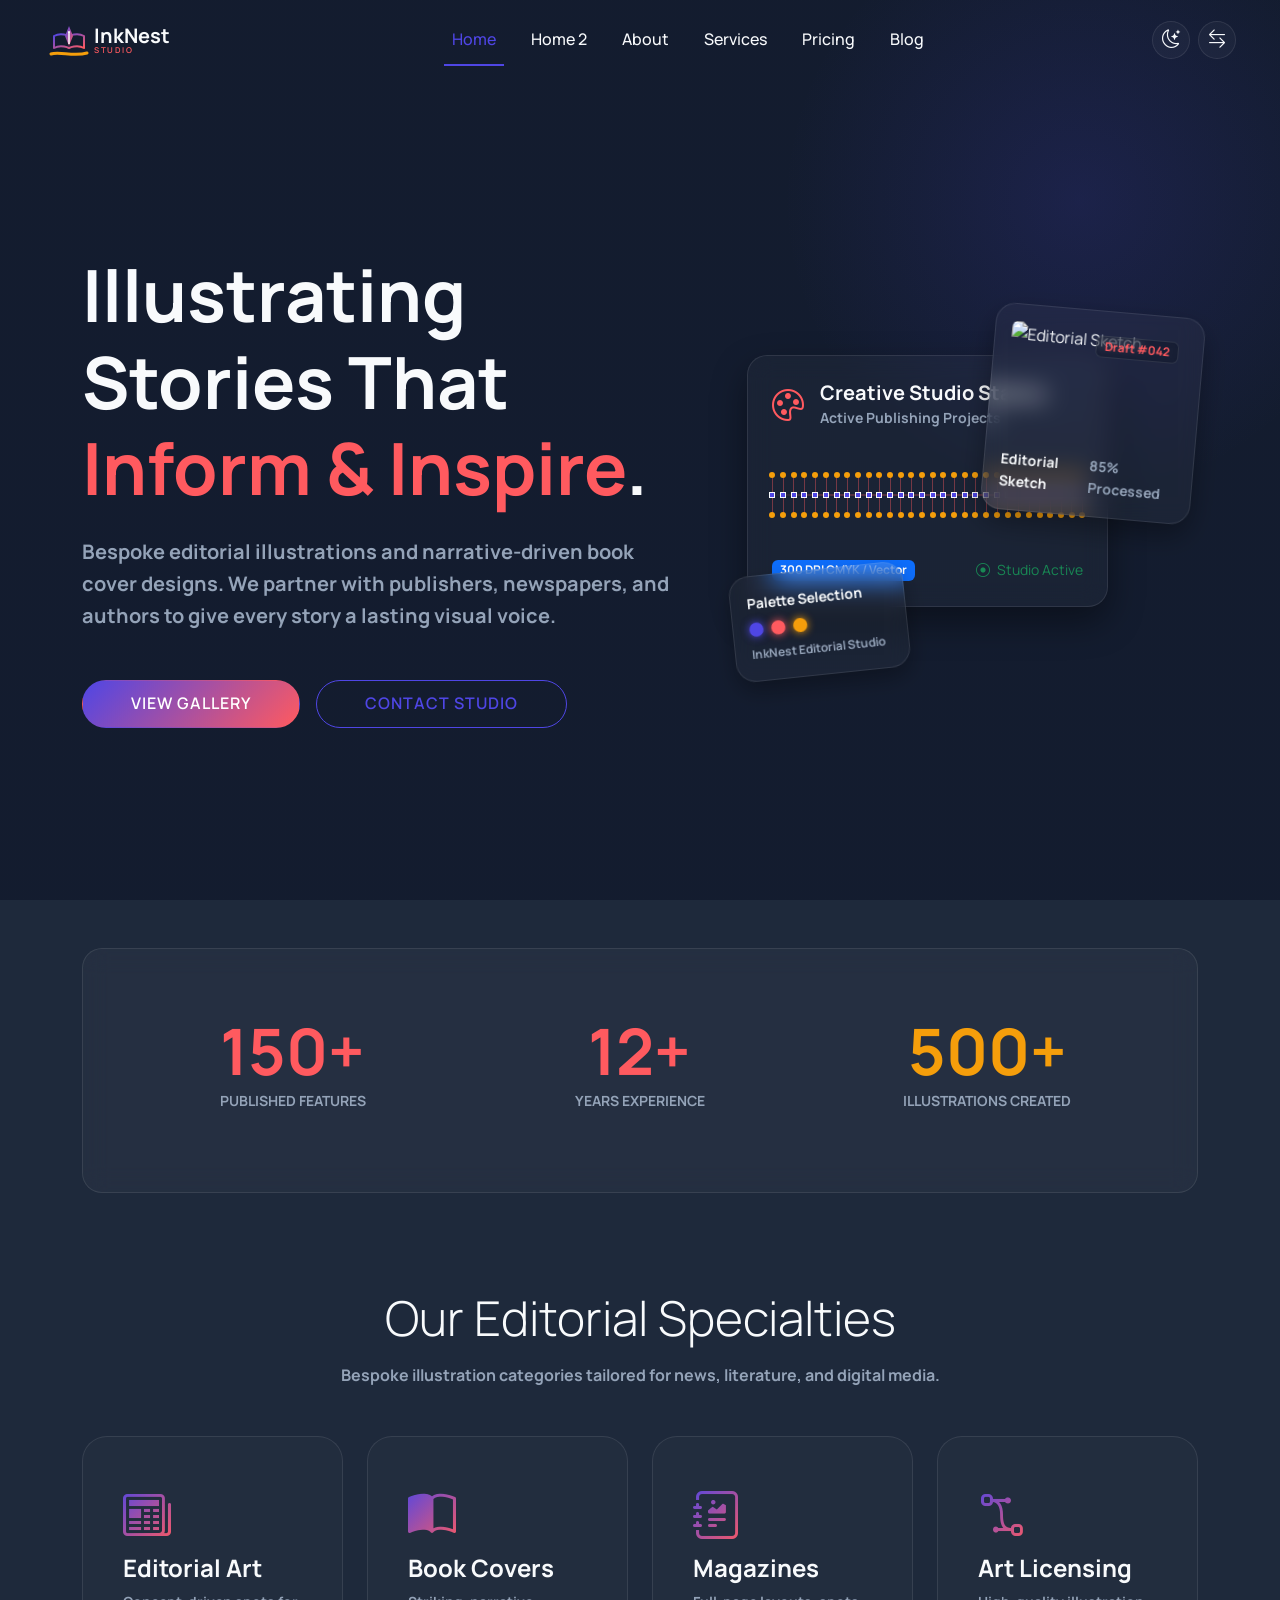
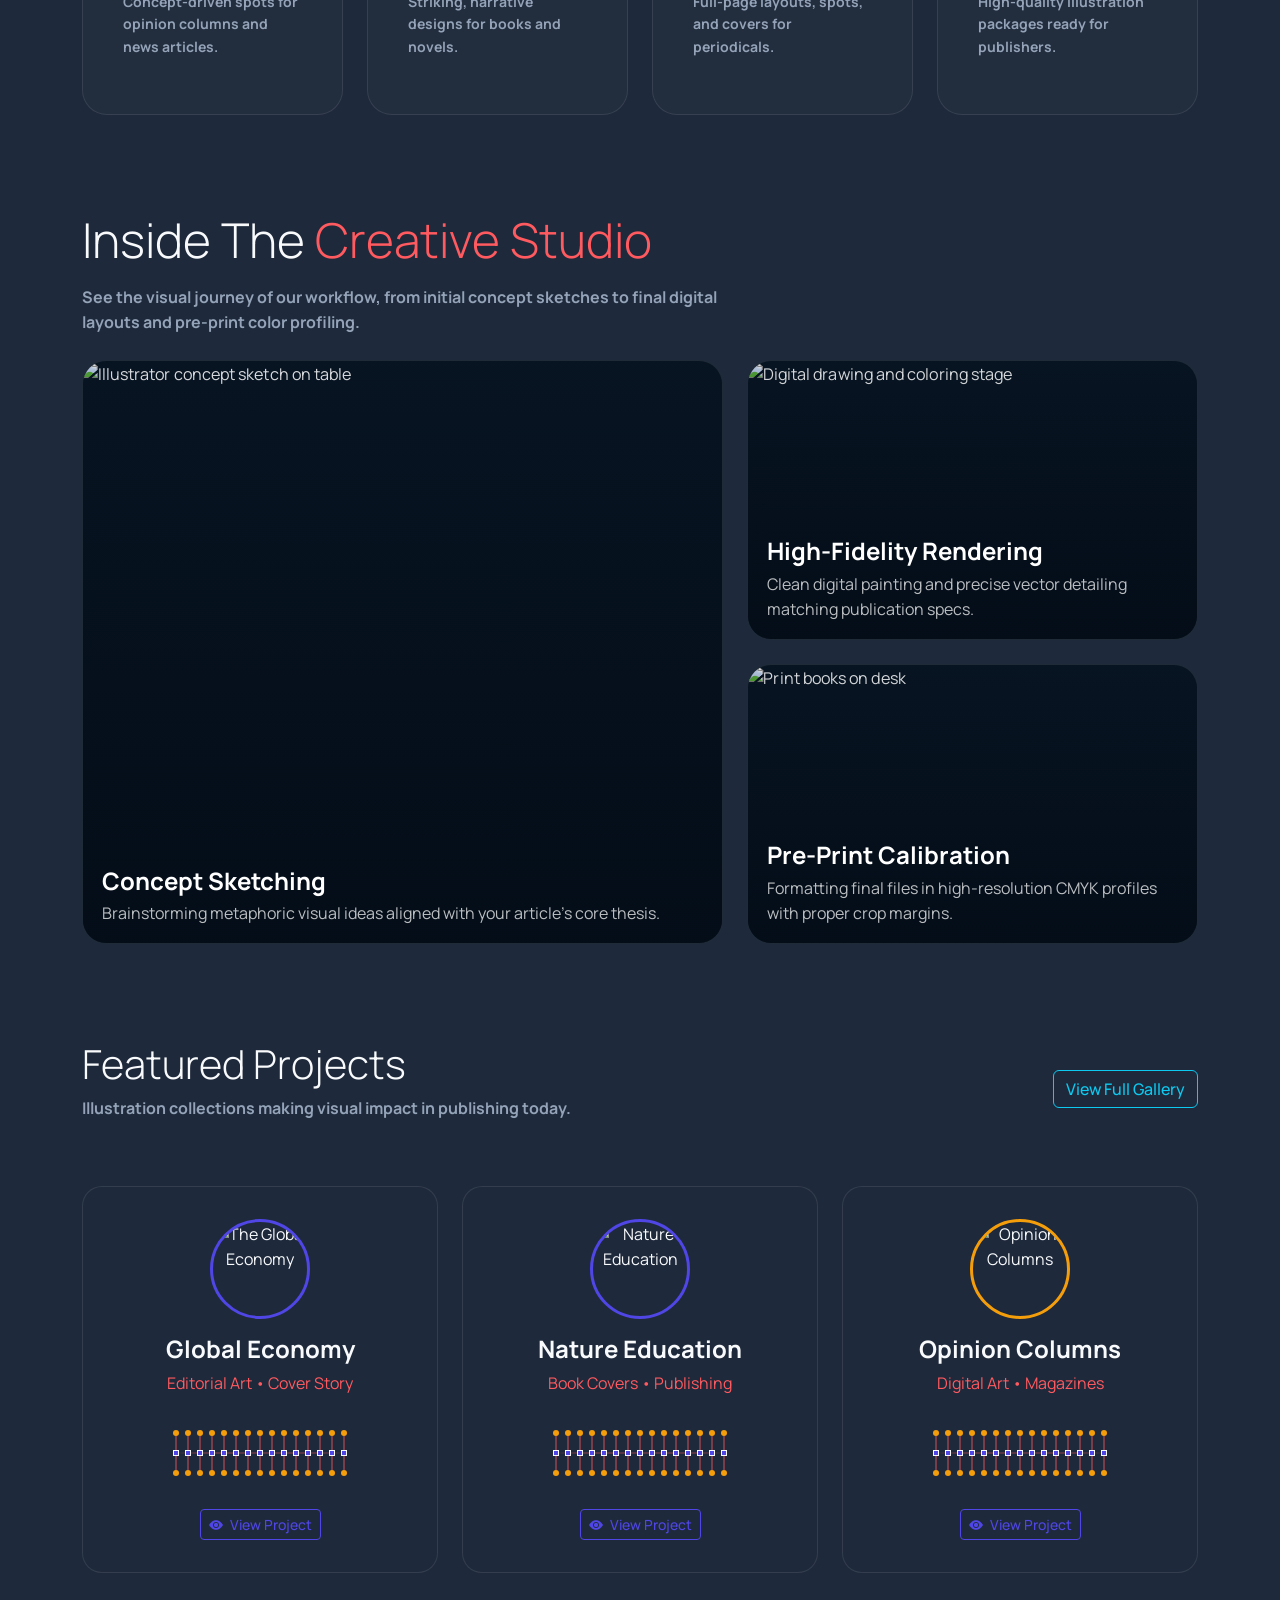
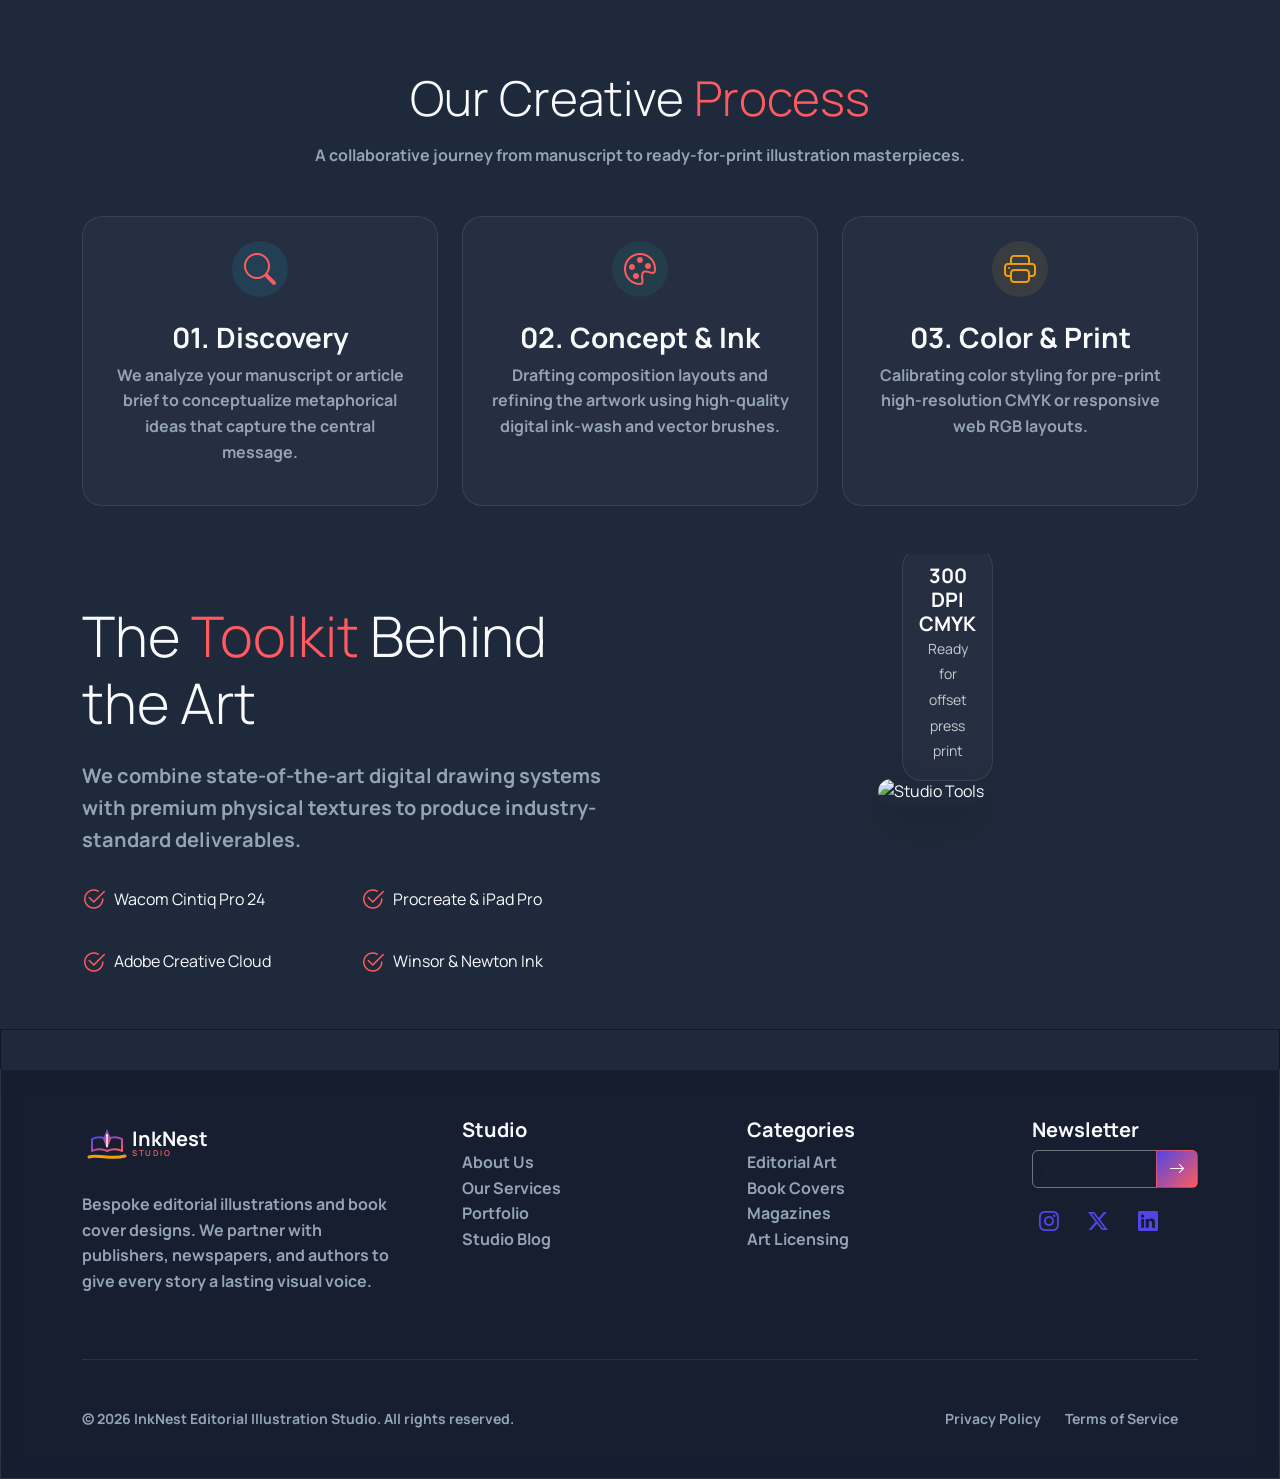
==== index.html @ faf461b5 "Initial commit: Transform website into Freelance Illustrator (Editorial & Publishing) niche" ====
<!DOCTYPE html>
<html lang="en" dir="ltr" data-theme="dark">

<head>
    <meta charset="UTF-8">
    <meta name="viewport" content="width=device-width, initial-scale=1.0">
    <title>InkNest Studio | Editorial & Publishing Illustration</title>
    <meta name="description"
        content="Bespoke editorial illustrations and book cover designs for magazines, newspapers, book publishers, and digital media. Creating artwork that gives every story a visual voice.">

    <!-- Fonts -->
    <link rel="preconnect" href="https://fonts.googleapis.com">
    <link rel="preconnect" href="https://fonts.gstatic.com" crossorigin>
    <link href="https://fonts.googleapis.com/css2?family=Manrope:wght@200;300;400;500;600;700;800&display=swap" rel="stylesheet">

    <!-- CSS -->
    <link href="https://cdn.jsdelivr.net/npm/bootstrap@5.3.2/dist/css/bootstrap.min.css" rel="stylesheet">
    <link rel="stylesheet" href="https://cdn.jsdelivr.net/npm/bootstrap-icons@1.11.1/font/bootstrap-icons.css">
    <link rel="stylesheet" href="assets/css/style.css">

    <link rel="icon" type="image/svg+xml" href="assets/favicon.svg">

    <style>
        .hero-section {
            min-height: 100vh;
            display: flex;
            align-items: center;
            position: relative;
            padding-top: var(--navbar-height);
            overflow: hidden;
        }

        .hero-glow {
            position: absolute;
            width: 600px;
            height: 600px;
            background: radial-gradient(circle, rgba(79, 70, 229, 0.15) 0%, transparent 70%);
            top: -100px;
            inset-inline-end: -100px;
            z-index: -1;
        }

        .hero-waveform {
            position: absolute;
            bottom: 50px;
            left: 0;
            width: 100%;
            height: 200px;
            opacity: 0.1;
            z-index: -1;
        }

        .hero-cta-group {
            display: flex;
            flex-wrap: wrap;
            align-items: center;
            gap: 0.75rem;
        }

        .hero-cta-group .hero-btn {
            display: inline-flex;
            align-items: center;
            justify-content: center;
            min-height: 48px;
            padding: 12px 30px;
            border-radius: 50px;
            font-weight: 600;
            text-transform: uppercase;
            letter-spacing: 1px;
            line-height: 1.1;
            text-decoration: none;
            white-space: nowrap;
            transition: var(--transition-smooth);
        }

        .hero-cta-group .hero-btn-primary {
            background: linear-gradient(135deg, var(--accent-blue), var(--accent-purple));
            color: #fff;
            border: 1px solid transparent;
        }

        .hero-cta-group .hero-btn-primary:hover {
            transform: translateY(-3px);
            box-shadow: 0 10px 20px rgba(79, 70, 229, 0.3);
            filter: brightness(1.1);
            color: #fff;
        }

        .hero-cta-group .hero-btn-outline {
            background: transparent;
            color: var(--accent-blue);
            border: 1px solid var(--accent-blue);
        }

        .hero-cta-group .hero-btn-outline:hover {
            background: var(--accent-blue);
            color: #fff;
            transform: translateY(-3px);
            box-shadow: 0 10px 20px rgba(79, 70, 229, 0.2);
        }

        .category-card {
            border: 1px solid var(--glass-border);
            border-radius: 25px;
            padding: 2.5rem;
            height: 100%;
            transition: var(--transition-smooth);
            background: rgba(255, 255, 255, 0.02);
            position: relative;
            overflow: hidden;
        }

        .category-card:hover {
            transform: translateY(-15px);
            border-color: var(--accent-blue);
            box-shadow: var(--neon-glow);
        }

        .category-icon {
            font-size: 3rem;
            margin-bottom: 1.5rem;
            background: linear-gradient(135deg, var(--accent-blue), var(--accent-purple));
            -webkit-background-clip: text;
            background-clip: text;
            -webkit-text-fill-color: transparent;
        }

        .talent-avatar {
            width: 100px;
            height: 100px;
            border-radius: 50%;
            object-fit: cover;
            border: 3px solid var(--accent-blue);
            margin-bottom: 1rem;
        }

        .featured-talent-section .btn-outline-light {
            color: var(--accent-blue);
            border-color: var(--accent-blue);
            background: transparent;
        }

        .featured-talent-section .btn-outline-light:hover {
            color: #fff;
            background: var(--accent-blue);
            border-color: var(--accent-blue);
        }

        .sonic-process-icon {
            width: 56px;
            height: 56px;
            border-radius: 50%;
            display: inline-flex;
            align-items: center;
            justify-content: center;
        }

        .visual-mosaic-card {
            position: relative;
            border-radius: 24px;
            overflow: hidden;
            border: 1px solid var(--glass-border);
            min-height: 280px;
            background: #081523;
        }

        .visual-mosaic-card img {
            width: 100%;
            height: 100%;
            object-fit: cover;
            transform: scale(1.01);
            transition: var(--transition-smooth);
        }

        .visual-mosaic-card::after {
            content: "";
            position: absolute;
            inset: 0;
            background: linear-gradient(180deg, rgba(2, 10, 20, 0.12) 0%, rgba(2, 10, 20, 0.72) 100%);
        }

        .visual-mosaic-card:hover img {
            transform: scale(1.06);
        }

        .visual-mosaic-copy {
            position: absolute;
            inset-inline: 1.2rem;
            bottom: 1rem;
            z-index: 1;
        }

        .visual-mosaic-copy h4 {
            margin-bottom: 0.35rem;
            color: #ffffff !important;
        }

        @media (max-width: 576px) {
            .footer-bottom-row {
                flex-direction: column;
                align-items: flex-start !important;
                gap: 0.75rem;
            }

            .footer-bottom-links {
                flex-wrap: wrap;
                gap: 0.5rem 1rem !important;
            }
        }
    </style>
</head>

<body>

    <!-- Particles Background -->
    <canvas id="particles-canvas"></canvas>

    <!-- Navigation -->
    <nav class="navbar navbar-expand-lg fixed-top">
        <div class="container-fluid">
            <svg xmlns="http://www.w3.org/2000/svg" viewBox="0 0 180 50" width="180" height="50" style="max-width: 180px; max-height: 50px;">
                <defs>
                    <linearGradient id="logo-grad-nav" x1="0%" y1="0%" x2="100%" y2="100%">
                        <stop offset="0%" stop-color="#4F46E5"/>
                        <stop offset="100%" stop-color="#FF5A5F"/>
                    </linearGradient>
                </defs>
                <g transform="translate(5, 5)">
                    <path d="M 5,28 C 12,24 20,28 20,28 C 20,28 28,24 35,28 L 35,16 C 28,12 20,16 20,16 C 20,16 12,12 5,16 Z" fill="none" stroke="url(#logo-grad-nav)" stroke-width="2" stroke-linejoin="round"/>
                    <path d="M 20,16 L 20,28" stroke="url(#logo-grad-nav)" stroke-width="2"/>
                    <path d="M 2,34 C 10,31 25,37 38,33" fill="none" stroke="#F59E0B" stroke-width="3" stroke-linecap="round"/>
                    <path d="M 20,6 L 24,16 L 20,26 L 16,16 Z" fill="url(#logo-grad-nav)"/>
                    <line x1="20" y1="12" x2="20" y2="24" stroke="#FAFAFA" stroke-width="1.5"/>
                    <circle cx="20" cy="12" r="1" fill="#FAFAFA"/>
                </g>
                <text x="50" y="28" font-family="'Manrope', sans-serif" font-size="20" font-weight="bold" fill="currentColor">InkNest</text>
                <text x="50" y="38" font-family="'Manrope', sans-serif" font-size="8" letter-spacing="1.5" fill="#FF5A5F" font-weight="600">STUDIO</text>
            </svg>

            <button class="navbar-toggler" type="button" data-bs-toggle="collapse" data-bs-target="#navContent">
                <span class="navbar-toggler-icon"></span>
            </button>

            <div class="collapse navbar-collapse" id="navContent">
                <ul class="navbar-nav mx-auto align-items-center">
                    <li class="nav-item"><a class="nav-link active" href="index.html">Home</a></li>
                    <li class="nav-item"><a class="nav-link" href="home2.html">Home 2</a></li>
                    <li class="nav-item"><a class="nav-link" href="about.html">About</a></li>
                    <li class="nav-item"><a class="nav-link" href="services.html">Services</a></li>
                    <li class="nav-item"><a class="nav-link" href="pricing.html">Pricing</a></li>
                    <li class="nav-item"><a class="nav-link" href="blog.html">Blog</a></li>
                </ul>
                <div class="navbar-nav align-items-center gap-2">
                    
                    <button onclick="toggleTheme()" class="btn btn-dark rounded-circle btn-sm">
                        <i class="bi bi-moon-stars"></i>
                    </button>
                    <button onclick="toggleDirection()" class="btn btn-dark rounded-circle btn-sm">
                        <i class="bi bi-arrow-left-right"></i>
                    </button>
                </div>
            </div>
        </div>
    </nav>

    <!-- Hero Section -->
    <section class="hero-section" style="--hero-bg: url('https://images.unsplash.com/photo-1513542789411-b6a5d4f31634?w=1600&fit=crop');">
        <div class="hero-glow"></div>
        <div class="container">
            <div class="row align-items-center">
                <div class="col-lg-7">
                    <h1 class="display-2 fw-bold mb-4 antigravity-float">
                        Illustrating Stories That <span class="text-info">Inform & Inspire</span>.
                    </h1>
                    <p class="lead text-muted mb-5 float-delayed-1" style="max-width: 600px;">
                        Bespoke editorial illustrations and narrative-driven book cover designs. We partner with publishers, newspapers, and authors to give every story a lasting visual voice.
                    </p>
                    <div class="d-flex gap-3 float-delayed-2 hero-cta-group">
                        <a href="services.html" class="btn hero-btn hero-btn-primary px-5">View Gallery</a>
                        <a href="contact.html" class="btn hero-btn hero-btn-outline px-5">Contact Studio</a>
                    </div>
                </div>
                <div class="col-lg-5 mt-5 mt-lg-0">
                    <div class="hero-cards-stack antigravity-float float-delayed-3">
                        <!-- Card 1: Artwork Preview (Behind, Top Right) -->
                        <div class="glass-panel p-3 hero-card card-artwork position-absolute">
                            <div class="position-relative overflow-hidden rounded-3 mb-2" style="height: 120px;">
                                <img src="https://images.unsplash.com/photo-1579783900882-c0d3dad7b119?w=600&fit=crop" class="w-100 h-100 object-fit-cover" alt="Editorial Sketch">
                                <span class="position-absolute top-0 end-0 m-2 badge bg-darker-glass text-info">Draft #042</span>
                            </div>
                            <div class="d-flex justify-content-between align-items-center small">
                                <span class="fw-bold">Editorial Sketch</span>
                                <span class="text-muted">85% Processed</span>
                            </div>
                        </div>

                        <!-- Card 2: Creative Studio Status (Center) -->
                        <div class="glass-panel p-4 hero-card card-status">
                            <div class="d-flex align-items-center mb-4">
                                <i class="bi bi-palette fs-2 text-info me-3"></i>
                                <div>
                                    <h5 class="mb-0">Creative Studio Status</h5>
                                    <small class="text-muted">Active Publishing Projects</small>
                                </div>
                            </div>
                            <div id="hero-waveform" class="waveform-container mb-4">
                                <!-- JS will inject bars here -->
                            </div>
                            <div class="d-flex justify-content-between align-items-center">
                                <span class="badge bg-primary">300 DPI CMYK / Vector</span>
                                <span class="text-success small"><i class="bi bi-record-circle me-1"></i> Studio Active</span>
                            </div>
                        </div>

                        <!-- Card 3: Color Swatches (Front, Bottom Left) -->
                        <div class="glass-panel p-3 hero-card card-palette position-absolute">
                            <div class="small fw-bold mb-2">Palette Selection</div>
                            <div class="d-flex gap-2 align-items-center mb-2">
                                <span class="color-pill" style="background: var(--accent-blue); width: 14px; height: 14px; border-radius: 50%; display: inline-block; box-shadow: 0 0 8px var(--accent-blue);"></span>
                                <span class="color-pill" style="background: var(--accent-purple); width: 14px; height: 14px; border-radius: 50%; display: inline-block; box-shadow: 0 0 8px var(--accent-purple);"></span>
                                <span class="color-pill" style="background: var(--accent-gold); width: 14px; height: 14px; border-radius: 50%; display: inline-block; box-shadow: 0 0 8px var(--accent-gold);"></span>
                                <span class="color-pill" style="background: var(--accent-teal); width: 14px; height: 14px; border-radius: 50%; display: inline-block; box-shadow: 0 0 8px var(--accent-teal);"></span>
                            </div>
                            <div class="small text-muted" style="font-size: 0.75rem;">InkNest Editorial Studio</div>
                        </div>
                    </div>
                </div>
            </div>
        </div>
        <div class="hero-waveform" id="bg-waveform"></div>
    </section>

    <!-- Section 2: Stats -->
    <section class="py-5">
        <div class="container">
            <div class="glass-panel p-5">
                <div class="row g-4 text-center align-items-center">
                    <div class="col-md-4">
                        <div class="p-3">
                            <h2 class="display-3 fw-bold text-info mb-0">150+</h2>
                            <p class="text-muted text-uppercase small ls-1">Published Features</p>
                        </div>
                    </div>
                    <div class="col-md-4 border-md-start border-md-end border-secondary border-opacity-25">
                        <div class="p-3">
                            <h2 class="display-3 fw-bold mb-0" style="color: var(--accent-purple);">12+</h2>
                            <p class="text-muted text-uppercase small ls-1">Years Experience</p>
                        </div>
                    </div>
                    <div class="col-md-4">
                        <div class="p-3">
                            <h2 class="display-3 fw-bold mb-0" style="color: var(--accent-gold);">500+</h2>
                            <p class="text-muted text-uppercase small ls-1">Illustrations Created</p>
                        </div>
                    </div>
                </div>
            </div>
        </div>
    </section>

    <!-- Categories Section -->
    <section class="py-5">
        <div class="container">
            <div class="text-center mb-5">
                <h2 class="display-5 mb-3">Our Editorial Specialties</h2>
                <p class="text-muted">Bespoke illustration categories tailored for news, literature, and digital media.</p>
            </div>
            <div class="row g-4">
                <!-- Editorial Art -->
                <div class="col-md-6 col-lg-3">
                    <div class="category-card">
                        <i class="bi bi-newspaper category-icon"></i>
                        <h4>Editorial Art</h4>
                        <p class="text-muted small">Concept-driven spots for opinion columns and news articles.</p>
                    </div>
                </div>
                <!-- Book Covers -->
                <div class="col-md-6 col-lg-3">
                    <div class="category-card">
                        <i class="bi bi-book-half category-icon"></i>
                        <h4>Book Covers</h4>
                        <p class="text-muted small">Striking, narrative designs for books and novels.</p>
                    </div>
                </div>
                <!-- Magazines -->
                <div class="col-md-6 col-lg-3">
                    <div class="category-card">
                        <i class="bi bi-journal-richtext category-icon"></i>
                        <h4>Magazines</h4>
                        <p class="text-muted small">Full-page layouts, spots, and covers for periodicals.</p>
                    </div>
                </div>
                <!-- Art Licensing -->
                <div class="col-md-6 col-lg-3">
                    <div class="category-card">
                        <i class="bi bi-bezier2 category-icon"></i>
                        <h4>Art Licensing</h4>
                        <p class="text-muted small">High-quality illustration packages ready for publishers.</p>
                    </div>
                </div>
            </div>
        </div>
    </section>

    <!-- Inside the Creative Studio Section -->
    <section class="py-5 bg-darker">
        <div class="container">
            <div class="row align-items-end g-4 mb-4">
                <div class="col-lg-7">
                    <h2 class="display-5 mb-3">Inside The <span class="text-info">Creative Studio</span></h2>
                    <p class="text-muted mb-0">See the visual journey of our workflow, from initial concept sketches to final digital layouts and pre-print color profiling.</p>
                </div>
            </div>
            <div class="row g-4">
                <div class="col-lg-7">
                    <div class="visual-mosaic-card h-100">
                        <img src="https://images.unsplash.com/photo-1579783900882-c0d3dad7b119?w=1000&h=700&fit=crop"
                            alt="Illustrator concept sketch on table">
                        <div class="visual-mosaic-copy">
                            <h4>Concept Sketching</h4>
                            <p class="text-light text-opacity-75 mb-0">Brainstorming metaphoric visual ideas aligned with your article's core thesis.</p>
                        </div>
                    </div>
                </div>
                <div class="col-lg-5">
                    <div class="row g-4">
                        <div class="col-12">
                            <div class="visual-mosaic-card">
                                <img src="https://images.unsplash.com/photo-1618005182384-a83a8bd57fbe?w=1000&h=700&fit=crop"
                                    alt="Digital drawing and coloring stage">
                                <div class="visual-mosaic-copy">
                                    <h4>High-Fidelity Rendering</h4>
                                    <p class="text-light text-opacity-75 mb-0">Clean digital painting and precise vector detailing matching publication specs.</p>
                                </div>
                            </div>
                        </div>
                        <div class="col-12">
                            <div class="visual-mosaic-card">
                                <img src="https://images.unsplash.com/photo-1544716278-ca5e3f4abd8c?w=1000&h=700&fit=crop"
                                    alt="Print books on desk">
                                <div class="visual-mosaic-copy">
                                    <h4>Pre-Print Calibration</h4>
                                    <p class="text-light text-opacity-75 mb-0">Formatting final files in high-resolution CMYK profiles with proper crop margins.</p>
                                </div>
                            </div>
                        </div>
                    </div>
                </div>
            </div>
        </div>
    </section>

    <!-- Featured Projects Carousel -->
    <section class="py-5 bg-darker featured-talent-section">
        <div class="container">
            <div class="row align-items-center mb-5">
                <div class="col-md-6">
                    <h2 class="display-6">Featured Projects</h2>
                    <p class="text-muted">Illustration collections making visual impact in publishing today.</p>
                </div>
                <div class="col-md-6 text-md-end">
                    <a href="services.html" class="btn btn-outline-info">View Full Gallery</a>
                </div>
            </div>
            <div class="row g-4 justify-content-center">
                <div class="col-md-6 col-lg-4">
                    <div class="studio-card text-center h-100 d-flex flex-column align-items-center">
                        <img src="https://images.unsplash.com/photo-1543002588-bfa74002ed7e?w=400&h=400&fit=crop"
                            alt="The Global Economy" class="talent-avatar">
                        <h4>Global Economy</h4>
                        <p class="text-info">Editorial Art • Cover Story</p>
                        <div id="talent-wf-1" class="waveform-container justify-content-center mb-3"></div>
                        <button class="btn btn-sm btn-outline-light mt-auto align-self-center"><i
                                class="bi bi-eye-fill me-1"></i> View Project</button>
                    </div>
                </div>
                <div class="col-md-6 col-lg-4">
                    <div class="studio-card text-center h-100 d-flex flex-column align-items-center">
                        <img src="https://images.unsplash.com/photo-1512820790803-83ca734da794?w=400&h=400&fit=crop"
                            alt="Nature Education" class="talent-avatar" style="border-color: var(--accent-blue);">
                        <h4>Nature Education</h4>
                        <p class="text-info">Book Covers • Publishing</p>
                        <div id="talent-wf-2" class="waveform-container justify-content-center mb-3"></div>
                        <button class="btn btn-sm btn-outline-light mt-auto align-self-center"><i
                                class="bi bi-eye-fill me-1"></i> View Project</button>
                    </div>
                </div>
                <div class="col-md-6 col-lg-4">
                    <div class="studio-card text-center h-100 d-flex flex-column align-items-center">
                        <img src="https://images.unsplash.com/photo-1457369804613-52c61a468e7d?w=400&h=400&fit=crop"
                            alt="Opinion Columns" class="talent-avatar" style="border-color: var(--accent-gold);">
                        <h4>Opinion Columns</h4>
                        <p class="text-info">Digital Art • Magazines</p>
                        <div id="talent-wf-3" class="waveform-container justify-content-center mb-3"></div>
                        <button class="btn btn-sm btn-outline-light mt-auto align-self-center"><i
                                class="bi bi-eye-fill me-1"></i> View Project</button>
                    </div>
                </div>
            </div>
        </div>
    </section>

    <!-- Creative Process -->
    <section class="py-5">
        <div class="container">
            <div class="text-center mb-5">
                <h2 class="display-5 mb-3">Our Creative <span class="text-info">Process</span></h2>
                <p class="text-muted">A collaborative journey from manuscript to ready-for-print illustration masterpieces.</p>
            </div>
            <div class="row g-4">
                <div class="col-lg-4">
                    <div class="glass-panel p-4 h-100 text-center">
                        <div class="mb-4 sonic-process-icon bg-info bg-opacity-10">
                            <i class="bi bi-search fs-2 text-info"></i>
                        </div>
                        <h3>01. Discovery</h3>
                        <p class="text-muted">We analyze your manuscript or article brief to conceptualize metaphorical ideas that capture the central message.</p>
                    </div>
                </div>
                <div class="col-lg-4">
                    <div class="glass-panel p-4 h-100 text-center">
                        <div class="mb-4 sonic-process-icon"
                            style="background: rgba(20, 184, 166, 0.1);">
                            <i class="bi bi-palette fs-2" style="color: var(--accent-purple);"></i>
                        </div>
                        <h3>02. Concept & Ink</h3>
                        <p class="text-muted">Drafting composition layouts and refining the artwork using high-quality digital ink-wash and vector brushes.</p>
                    </div>
                </div>
                <div class="col-lg-4">
                    <div class="glass-panel p-4 h-100 text-center">
                        <div class="mb-4 sonic-process-icon"
                            style="background: rgba(245, 185, 66, 0.1);">
                            <i class="bi bi-printer fs-2" style="color: var(--accent-gold);"></i>
                        </div>
                        <h3>03. Color & Print</h3>
                        <p class="text-muted">Calibrating color styling for pre-print high-resolution CMYK or responsive web RGB layouts.</p>
                    </div>
                </div>
            </div>
        </div>
    </section>

    <!-- Studio Arsenal -->
    <section class="py-5 bg-darker overflow-hidden">
        <div class="container">
            <div class="row align-items-center g-5">
                <div class="col-lg-6">
                    <h2 class="display-4 mb-4">The <span class="text-info">Toolkit</span> Behind the Art</h2>
                    <p class="lead text-muted mb-4">We combine state-of-the-art digital drawing systems with premium physical textures to produce industry-standard deliverables.</p>
                    <div class="row g-4">
                        <div class="col-6">
                            <div class="d-flex align-items-center">
                                <i class="bi bi-check2-circle text-info fs-4 me-2"></i>
                                <span>Wacom Cintiq Pro 24</span>
                            </div>
                        </div>
                        <div class="col-6">
                            <div class="d-flex align-items-center">
                                <i class="bi bi-check2-circle text-info fs-4 me-2"></i>
                                <span>Procreate & iPad Pro</span>
                            </div>
                        </div>
                        <div class="col-6">
                            <div class="d-flex align-items-center">
                                <i class="bi bi-check2-circle text-info fs-4 me-2"></i>
                                <span>Adobe Creative Cloud</span>
                            </div>
                        </div>
                        <div class="col-6">
                            <div class="d-flex align-items-center">
                                <i class="bi bi-check2-circle text-info fs-4 me-2"></i>
                                <span>Winsor & Newton Ink</span>
                            </div>
                        </div>
                    </div>
                </div>
                <div class="col-lg-6 text-center">
                    <div class="position-relative d-inline-block">
                        <img src="https://images.unsplash.com/photo-1513364776144-60967b0f800f?w=800&fit=crop"
                            alt="Studio Tools" class="img-fluid rounded-4 shadow-lg antigravity-float">
                        <div
                            class="glass-panel p-3 position-absolute bottom-0 start-0 m-4 antigravity-float float-delayed-2 d-none d-md-block text-white">
                            <h5 class="mb-0 text-white">300 DPI CMYK</h5>
                            <small class="text-white text-opacity-75">Ready for offset press print</small>
                        </div>
                    </div>
                </div>
            </div>
        </div>
    </section>

    <!-- Footer -->
    <footer class="py-5 glass-panel rounded-0 footer-home-gap">
        <div class="container">
            <div class="row g-4">
                <div class="col-lg-4">
                    <a class="navbar-brand brand-logo text-decoration-none d-inline-block mb-4" href="index.html">
                        <svg xmlns="http://www.w3.org/2000/svg" viewBox="0 0 180 50" width="180" height="50" style="max-width: 180px; max-height: 50px;">
                            <defs>
                                <linearGradient id="logo-grad-foot" x1="0%" y1="0%" x2="100%" y2="100%">
                                    <stop offset="0%" stop-color="#4F46E5"/>
                                    <stop offset="100%" stop-color="#FF5A5F"/>
                                </linearGradient>
                            </defs>
                            <g transform="translate(5, 5)">
                                <path d="M 5,28 C 12,24 20,28 20,28 C 20,28 28,24 35,28 L 35,16 C 28,12 20,16 20,16 C 20,16 12,12 5,16 Z" fill="none" stroke="url(#logo-grad-foot)" stroke-width="2" stroke-linejoin="round"/>
                                <path d="M 20,16 L 20,28" stroke="url(#logo-grad-foot)" stroke-width="2"/>
                                <path d="M 2,34 C 10,31 25,37 38,33" fill="none" stroke="#F59E0B" stroke-width="3" stroke-linecap="round"/>
                                <path d="M 20,6 L 24,16 L 20,26 L 16,16 Z" fill="url(#logo-grad-foot)"/>
                                <line x1="20" y1="12" x2="20" y2="24" stroke="#FAFAFA" stroke-width="1.5"/>
                                <circle cx="20" cy="12" r="1" fill="#FAFAFA"/>
                            </g>
                            <text x="50" y="28" font-family="'Manrope', sans-serif" font-size="20" font-weight="bold" fill="currentColor">InkNest</text>
                            <text x="50" y="38" font-family="'Manrope', sans-serif" font-size="8" letter-spacing="1.5" fill="#FF5A5F" font-weight="600">STUDIO</text>
                        </svg>
                    </a>
                    <p class="text-muted pe-lg-5">Bespoke editorial illustrations and book cover designs. We partner with publishers, newspapers, and authors to give every story a lasting visual voice.</p>
                </div>
                <div class="col-md-3 col-6">
                    <h5>Studio</h5>
                    <ul class="list-unstyled text-muted">
                        <li><a href="about.html" class="text-decoration-none text-reset">About Us</a></li>
                        <li><a href="services.html" class="text-decoration-none text-reset">Our Services</a></li>
                        <li><a href="services.html" class="text-decoration-none text-reset">Portfolio</a></li>
                        <li><a href="blog.html" class="text-decoration-none text-reset">Studio Blog</a></li>
                    </ul>
                </div>
                <div class="col-md-3 col-6">
                    <h5>Categories</h5>
                    <ul class="list-unstyled text-muted">
                        <li><a href="#" class="text-decoration-none text-reset">Editorial Art</a></li>
                        <li><a href="#" class="text-decoration-none text-reset">Book Covers</a></li>
                        <li><a href="#" class="text-decoration-none text-reset">Magazines</a></li>
                        <li><a href="#" class="text-decoration-none text-reset">Art Licensing</a></li>
                    </ul>
                </div>
                <div class="col-lg-2">
                    <h5>Newsletter</h5>
                    <div class="input-group mb-3">
                        <input type="text" class="form-control bg-transparent border-secondary text-white"
                            placeholder="Email">
                        <button class="btn btn-primary-glow"><i class="bi bi-arrow-right"></i></button>
                    </div>
                    <div class="d-flex gap-3 mt-3">
                        <a href="#" class="text-info fs-5"><i class="bi bi-instagram"></i></a>
                        <a href="#" class="text-info fs-5"><i class="bi bi-twitter-x"></i></a>
                        <a href="#" class="text-info fs-5"><i class="bi bi-linkedin"></i></a>
                    </div>
                </div>
            </div>
            <hr class="my-5 border-secondary">
            <div class="d-flex justify-content-between align-items-center small text-muted footer-bottom-row">
                <p class="mb-0">&copy; 2026 InkNest Editorial Illustration Studio. All rights reserved.</p>
                <div class="d-flex gap-4 footer-bottom-links">
                    <a href="#" class="text-reset text-decoration-none">Privacy Policy</a>
                    <a href="#" class="text-reset text-decoration-none">Terms of Service</a>
                </div>
            </div>
        </div>
    </footer>

    <!-- JS -->
    <script src="https://cdn.jsdelivr.net/npm/bootstrap@5.3.2/dist/js/bootstrap.bundle.min.js"></script>
    <script src="assets/js/main.js"></script>
    <script>
        document.addEventListener('DOMContentLoaded', () => {
            createWaveform('hero-waveform', 30);
            createWaveform('talent-wf-1', 15);
            createWaveform('talent-wf-2', 15);
            createWaveform('talent-wf-3', 15);
        });
    </script>
    <!-- Back to Top Button -->
    <button onclick="scrollToTop()" id="backToTopBtn" class="btn btn-primary-glow" title="Go to top">
        <i class="bi bi-arrow-up"></i>
    </button>

</body>

</html>
---- assets/css/style.css ----
@import url('https://fonts.googleapis.com/css2?family=Manrope:wght@200;300;400;500;600;700;800&display=swap');

/* 
    FREELANCE ILLUSTRATION STUDIO PLATFORM
    Premium Editorial & Publishing Design System
*/

:root {
    /* Color Palette */
    --primary-bg: #0F172A; /* Background Dark */
    --secondary-bg: #1E293B; /* Dark Card */
    --accent-blue: #4F46E5; /* Primary Indigo */
    --accent-purple: #FF5A5F; /* Accent Teal */
    --accent-gold: #F59E0B; /* Secondary Amber */
    --text-main: #F8FAFC; /* Text Light */
    --text-muted: #94A3B8; /* Muted Text Dark */
    --glass-bg: rgba(255, 255, 255, 0.03);
    --glass-border: rgba(229, 231, 235, 0.1);
    --neon-glow: 0 0 20px rgba(79, 70, 229, 0.35);
    --nav-scrolled-bg: rgba(15, 23, 42, 0.85);
    --hover-color: #4338CA;

    /* Layout */
    --navbar-height: 80px;

    /* Transitions */
    --transition-smooth: all 0.4s cubic-bezier(0.4, 0, 0.2, 1);
}

[data-theme="light"] {
    --primary-bg: #FAFAFA; /* Background Light */
    --secondary-bg: #FFFFFF; /* Card */
    --text-main: #111827; /* Text Dark */
    --text-muted: #4B5563; /* Muted Text Light */
    --glass-bg: rgba(0, 0, 0, 0.02);
    --glass-border: #E5E7EB; /* Border */
    --neon-glow: 0 0 20px rgba(79, 70, 229, 0.15);
    --nav-scrolled-bg: rgba(250, 250, 250, 0.9);
}

/* Base Styles */
* {
    margin: 0;
    padding: 0;
    box-sizing: border-box;
}

body {
    font-family: 'Manrope', sans-serif;
    background-color: var(--primary-bg);
    color: var(--text-main);
    overflow-x: hidden;
    line-height: 1.6;
    transition: var(--transition-smooth);
    text-align: start;
}

section {
    background-color: var(--secondary-bg);
}

.hero-section,
.hero-section-2 {
    --hero-bg: url('https://images.unsplash.com/photo-1516280440614-37939bbacd81?w=1920&h=1080&fit=crop');
    background-image: linear-gradient(rgba(15, 23, 42, 0.72), rgba(15, 23, 42, 0.72)), var(--hero-bg) !important;
    background-size: cover !important;
    background-position: center !important;
    background-repeat: no-repeat !important;
}

[data-theme="light"] .hero-section,
[data-theme="light"] .hero-section-2 {
    background-image: linear-gradient(rgba(250, 250, 250, 0.82), rgba(250, 250, 250, 0.82)), var(--hero-bg) !important;
}

[data-theme="light"] .navbar .nav-link,
[data-theme="light"] .hero-section h1,
[data-theme="light"] .hero-section-2 h1,
[data-theme="light"] .hero-section p,
[data-theme="light"] .hero-section-2 p,
[data-theme="light"] .hero-section .text-muted,
[data-theme="light"] .hero-section-2 .text-muted {
    color: #111827 !important;
}

h1,
h2,
h3,
h4,
h5,
h6 {
    font-family: 'Manrope', sans-serif;
    font-weight: 700;
}

.btn, .btn-premium, .hero-btn, .nav-link, button, .navbar-brand {
    font-family: 'Manrope', sans-serif;
    font-weight: 500;
}

.text-muted {
    color: var(--text-muted) !important;
    font-weight: 700 !important;
    opacity: 1 !important;
}

/* RTL Support - Logical Properties */
[dir="rtl"] {
    direction: rtl;
}

.ms-auto {
    margin-inline-start: auto !important;
    margin-inline-end: 0 !important;
}

.me-auto {
    margin-inline-end: auto !important;
    margin-inline-start: 0 !important;
}

.ms-1 {
    margin-inline-start: .25rem !important;
}

.me-1 {
    margin-inline-end: .25rem !important;
}

.ms-2 {
    margin-inline-start: .5rem !important;
}

.me-2 {
    margin-inline-end: .5rem !important;
}

.ms-3 {
    margin-inline-start: 1rem !important;
}

.me-3 {
    margin-inline-end: 1rem !important;
}

.ps-4 {
    padding-inline-start: 1.5rem !important;
}

.pe-4 {
    padding-inline-end: 1.5rem !important;
}

/* Glassmorphism */
.glass-panel {
    background: var(--glass-bg);
    backdrop-filter: blur(12px);
    -webkit-backdrop-filter: blur(12px);
    border: 1px solid var(--glass-border);
    border-radius: 20px;
    transition: var(--transition-smooth);
}

.glass-panel:hover {
    border-color: var(--accent-blue);
    box-shadow: var(--neon-glow);
}

/* AntiGravity Floating System */
@keyframes float {
    0% {
        transform: translateY(0px) rotate(0deg);
    }

    50% {
        transform: translateY(-15px) rotate(1deg);
    }

    100% {
        transform: translateY(0px) rotate(0deg);
    }
}

.antigravity-float {
    animation: float 6s ease-in-out infinite;
}

.float-delayed-1 {
    animation-delay: 1s;
}

.float-delayed-2 {
    animation-delay: 2s;
}

.float-delayed-3 {
    animation-delay: 3s;
}

/* Cinematic Background Particles */
#particles-canvas {
    position: fixed;
    top: 0;
    left: 0;
    width: 100%;
    height: 100%;
    z-index: -1;
    opacity: 0.3;
}

/* Navbar */
.navbar {
    height: var(--navbar-height);
    background: transparent;
    transition: var(--transition-smooth);
    padding-inline: 2rem;
}

.navbar .container-fluid {
    height: 100%;
    display: flex;
    align-items: center;
    justify-content: space-between;
}

.navbar .navbar-nav {
    align-items: center;
}

.navbar .nav-item {
    display: flex;
    align-items: center;
}

.navbar.scrolled {
    background: var(--nav-scrolled-bg);
    backdrop-filter: blur(10px);
    border-bottom: 1px solid var(--glass-border);
}

.navbar .btn-dark.rounded-circle.btn-sm {
    width: 38px;
    height: 38px;
    display: inline-flex;
    align-items: center;
    justify-content: center;
    background: var(--glass-bg) !important;
    border: 1px solid var(--glass-border) !important;
    color: var(--text-main) !important;
    transition: var(--transition-smooth) !important;
    padding: 0 !important;
}

.navbar .btn-dark.rounded-circle.btn-sm:hover,
.navbar .btn-dark.rounded-circle.btn-sm:focus-visible {
    border-color: var(--accent-purple) !important;
    color: var(--accent-purple) !important;
    background: rgba(255, 90, 95, 0.1) !important;
    transform: translateY(-3px);
    box-shadow: 0 0 15px rgba(255, 90, 95, 0.4) !important;
}

.navbar .btn-dark.rounded-circle.btn-sm:active {
    transform: translateY(-1px) scale(0.95);
}

.navbar .btn-dark.rounded-circle.btn-sm i {
    font-size: 1.15rem;
}

.nav-link {
    color: var(--text-main) !important;
    font-weight: 500;
    margin-inline: 0.6rem;
    position: relative;
    white-space: nowrap;
    display: inline-flex;
    align-items: center;
}



.nav-link::after {
    content: '';
    position: absolute;
    bottom: -5px;
    inset-inline-start: 0;
    width: 0;
    height: 2px;
    background: var(--accent-blue);
    transition: var(--transition-smooth);
}

.nav-link:hover::after,
.nav-link.active::after {
    width: 100%;
}

.nav-link.active {
    color: var(--accent-blue) !important;
}

/* Buttons */
.btn-premium {
    padding: 12px 30px;
    border-radius: 50px;
    font-weight: 600;
    text-transform: uppercase;
    letter-spacing: 1px;
    transition: var(--transition-smooth);
    border: none;
    position: relative;
    overflow: hidden;
}

.btn-primary-glow {
    background: linear-gradient(135deg, var(--accent-blue), var(--accent-purple));
    color: white;
}

.btn-primary-glow:hover {
    transform: translateY(-5px);
    box-shadow: 0 10px 20px rgba(58, 190, 255, 0.3);
}

/* Illustrator Vector Path & Bézier Curve Animation */
.waveform-container {
    height: 80px;
    display: flex;
    align-items: center;
    justify-content: center;
    gap: 10px;
    position: relative;
    background: linear-gradient(to right, transparent, rgba(255, 90, 95, 0.25) 15%, rgba(255, 90, 95, 0.25) 85%, transparent);
    background-size: 100% 2px;
    background-position: center;
    background-repeat: no-repeat;
}

.waveform-bar {
    width: 2px;
    height: 40px;
    background: rgba(255, 90, 95, 0.4);
    position: relative;
    transform-origin: center;
    animation: bezier-wave-animate 3s ease-in-out infinite;
}

/* Vector Anchor Point (Square) in the middle of each handle */
.waveform-bar::before {
    content: '';
    position: absolute;
    width: 6px;
    height: 6px;
    background: var(--accent-blue);
    border: 1.5px solid var(--text-main);
    top: 50%;
    left: 50%;
    transform: translate(-50%, -50%);
    z-index: 2;
}

/* Bézier Control Point Handles (Circles) at the top and bottom */
.waveform-bar::after {
    content: '';
    position: absolute;
    width: 6px;
    height: 6px;
    background: var(--accent-gold);
    border-radius: 50%;
    left: 50%;
    top: 0;
    transform: translate(-50%, -50%);
    box-shadow: 0 40px 0 var(--accent-gold);
}

@keyframes bezier-wave-animate {
    0%, 100% {
        transform: scaleY(0.4) rotate(-8deg);
        opacity: 0.6;
    }
    50% {
        transform: scaleY(1.3) rotate(8deg);
        opacity: 1;
    }
}



.brand-logo {
    display: inline-flex;
    align-items: center;
    gap: 0.6rem;
}

.brand-logo-mark {
    width: 34px;
    height: 34px;
    border-radius: 50%;
    background: linear-gradient(135deg, var(--accent-blue), var(--accent-purple));
    color: #fff;
    display: inline-flex;
    align-items: center;
    justify-content: center;
    box-shadow: 0 8px 20px rgba(58, 190, 255, 0.3);
    flex-shrink: 0;
}

.brand-logo-text {
    font-size: 1.5rem;
    font-weight: 800;
    line-height: 1.2;
    color: var(--accent-blue);
}

.navbar-brand.brand-logo {
    padding-top: 0;
    padding-bottom: 0;
}

/* Footer Interactions */
footer .text-reset.text-decoration-none {
    transition: var(--transition-smooth);
}

footer .text-reset.text-decoration-none:hover,
footer .text-reset.text-decoration-none:focus-visible {
    color: var(--accent-blue) !important;
}

footer .text-info.fs-5 {
    display: inline-flex;
    align-items: center;
    justify-content: center;
    width: 2.1rem;
    height: 2.1rem;
    border-radius: 50%;
    border: 1px solid transparent;
    color: var(--accent-blue) !important;
    transition: var(--transition-smooth);
}

footer .text-info.fs-5:hover,
footer .text-info.fs-5:focus-visible {
    color: #fff !important;
    background: linear-gradient(135deg, var(--accent-blue), var(--accent-purple));
    border-color: var(--glass-border);
    transform: translateY(-2px);
}



/* Cards */
.studio-card {
    background: var(--secondary-bg);
    border-radius: 20px;
    padding: 2rem;
    border: 1px solid var(--glass-border);
    transition: var(--transition-smooth);
}

.studio-card:hover {
    transform: translateY(-10px);
    border-color: var(--accent-purple);
}

/* Password Toggle */
.password-field-wrapper {
    position: relative;
}

.password-toggle-icon {
    position: absolute;
    inset-inline-end: 1rem;
    top: 50%;
    transform: translateY(-50%);
    cursor: pointer;
    color: var(--text-muted);
    z-index: 10;
    font-size: 1.2rem;
    transition: var(--transition-smooth);
}

.password-toggle-icon:hover {
    color: var(--accent-blue);
}

/* Responsive Menus + Fixes */
@media (max-width: 1024px) {
    .navbar {
        padding-inline: 1rem;
        z-index: 1066;
    }

    .navbar .container-fluid {
        display: flex;
        align-items: center;
    }

    .navbar .navbar-toggler {
        margin-inline-start: auto;
        margin-inline-end: 0;
    }

    .navbar .navbar-toggler {
        display: inline-flex !important;
        align-items: center;
        justify-content: center;
        border: 1px solid var(--glass-border);
        color: var(--text-main);
        background: var(--glass-bg);
    }

    .navbar .navbar-toggler:focus {
        box-shadow: none;
    }

    [data-theme="dark"] .navbar .navbar-toggler-icon {
        filter: invert(1) brightness(1.6);
    }

    .navbar .navbar-collapse {
        position: fixed;
        top: 0;
        inset-inline-start: 0;
        width: min(86vw, 340px);
        height: 100vh;
        background: var(--secondary-bg);
        border-inline-end: 1px solid var(--glass-border);
        padding: 1.25rem 1rem 1.5rem;
        z-index: 1060;
        overflow-y: auto;
        transform: translateX(-100%);
        visibility: hidden;
        pointer-events: none;
        transition: transform 0.35s ease, visibility 0.35s ease;
        display: block !important;
    }

    [dir="rtl"] .navbar .navbar-collapse {
        inset-inline-start: auto;
        inset-inline-end: 0;
        border-inline-end: none;
        border-inline-start: 1px solid var(--glass-border);
        transform: translateX(100%);
    }

    .navbar .navbar-collapse.show {
        transform: translateX(0);
        visibility: visible;
        pointer-events: auto;
    }

    .navbar .navbar-nav {
        flex-direction: column !important;
        align-items: flex-start !important;
        gap: 0.35rem;
        padding-top: 1rem;
        width: 100%;
    }

    .navbar .nav-item {
        width: 100%;
    }

    .navbar .nav-link {
        margin-inline: 0;
        width: 100%;
        border-radius: 10px;
        padding: 0.65rem 0.85rem;
        color: var(--text-main) !important;
    }

    .navbar .nav-link:hover,
    .navbar .nav-link.active {
        background: var(--glass-bg);
    }

    .navbar .nav-item.ms-lg-3,
    .navbar .nav-item.ms-lg-2 {
        margin-inline-start: 0 !important;
    }

    .navbar .nav-item .d-flex.align-items-center.gap-2 {
        justify-content: flex-start;
    }



    .navbar-overlay {
        display: block;
        position: fixed;
        inset: 0;
        background: rgba(0, 0, 0, 0.45);
        opacity: 0;
        pointer-events: none;
        transition: opacity 0.3s ease;
        z-index: 1055;
    }

    .navbar-overlay.active {
        opacity: 1;
        pointer-events: auto;
    }

    .hero2-cta-group {
        flex-direction: column;
        align-items: center;
    }

    .hero2-cta-group .btn {
        width: 100%;
        max-width: 260px;
        text-align: center;
    }

    .hero-cta-group {
        flex-direction: column;
        align-items: flex-start;
    }

    .hero-cta-group .btn {
        width: 100%;
        text-align: center;
    }


}

/* Dashboard Table Premium Mobile Fix */
@media (max-width: 768px) {
    .table-responsive .table {
        min-width: 650px;
    }
}



@media (max-width: 576px) {
    .table-responsive {
        border: none;
    }

    .table-responsive .table {
        min-width: unset;
    }

    .table-responsive .table thead {
        display: none;
    }

    .table-responsive .table tbody,
    .table-responsive .table tr,
    .table-responsive .table td {
        display: block;
        width: 100%;
    }

    .table-responsive .table tr {
        margin-bottom: 1.5rem;
        border: 1px solid var(--glass-border);
        border-radius: 16px;
        background: var(--glass-bg);
        overflow: hidden;
        padding: 0.5rem;
        transition: var(--transition-smooth);
    }

    .table-responsive .table tr:hover {
        border-color: var(--accent-blue);
        transform: translateY(-5px);
    }

    .table-responsive .table td {
        border: none !important;
        padding: 0.6rem 1rem !important;
        display: flex;
        justify-content: space-between;
        align-items: center;
        text-align: right;
    }

    .table-responsive .table td:first-child {
        font-weight: 700;
        font-size: 1rem;
        background: rgba(255, 255, 255, 0.03);
        margin-bottom: 0.5rem;
        border-radius: 10px;
        justify-content: flex-start;
        text-align: left;
        color: var(--accent-blue);
    }

    .table-responsive .table td:last-child {
        justify-content: center;
        padding-top: 1rem !important;
        border-top: 1px solid var(--glass-border) !important;
        margin-top: 0.5rem;
    }

    .table-responsive .table td:not(:first-child):not(:last-child)::before {
        content: attr(data-label);
        font-weight: 600;
        color: var(--text-muted);
        font-size: 0.75rem;
        text-transform: uppercase;
        letter-spacing: 1px;
    }


}

/* Back to Top Button */
#backToTopBtn {
    display: none;
    position: fixed;
    bottom: 30px;
    right: 30px;
    z-index: 999;
    width: 50px;
    height: 50px;
    padding: 0;
    align-items: center;
    justify-content: center;
    font-size: 1.5rem;
    border-radius: 50%;
    box-shadow: 0 10px 20px rgba(58, 190, 255, 0.3);
    transition: var(--transition-smooth);
}

/* Extra top spacing for Home and Home 2 footer only */
.footer-home-gap {
    position: relative;
    margin-top: 2.5rem;
}

.footer-home-gap::before {
    content: "";
    position: absolute;
    left: 0;
    right: 0;
    top: -2.5rem;
    height: 2.5rem;
    background: var(--secondary-bg);
}

/* Footer legal links: keep a little inward space from the edge */
.footer-bottom-links {
    margin-right: 1.25rem;
}

[dir="rtl"] .footer-bottom-links {
    margin-right: 0;
    margin-left: 1.25rem;
}

@media (max-width: 767.98px) {
    .footer-bottom-links {
        margin-right: 0;
        margin-left: 0;
    }
}

#backToTopBtn:hover {
    transform: translateY(-5px);
    box-shadow: 0 15px 25px rgba(58, 190, 255, 0.5);
}

/* Unique Scroll Entrance Animations */
.scroll-animate {
    opacity: 0;
    will-change: transform, opacity, clip-path;
}

/* 1. Scale Up Reveal (for Hero) */
@keyframes scaleUpReveal {
    0% {
        opacity: 0;
        transform: scale(0.92) translateY(20px);
    }
    100% {
        opacity: 1;
        transform: scale(1) translateY(0);
    }
}
.scroll-anim-hero.animated {
    animation: scaleUpReveal 1.4s cubic-bezier(0.16, 1, 0.3, 1) forwards;
}

/* 2. Slide In Left */
@keyframes slideInLeft {
    0% {
        opacity: 0;
        transform: translateX(-60px);
    }
    100% {
        opacity: 1;
        transform: translateX(0);
    }
}
.scroll-anim-slide-left.animated {
    animation: slideInLeft 1.2s cubic-bezier(0.16, 1, 0.3, 1) forwards;
}

/* 3. Slide In Right */
@keyframes slideInRight {
    0% {
        opacity: 0;
        transform: translateX(60px);
    }
    100% {
        opacity: 1;
        transform: translateX(0);
    }
}
.scroll-anim-slide-right.animated {
    animation: slideInRight 1.2s cubic-bezier(0.16, 1, 0.3, 1) forwards;
}

/* 4. Canvas Reveal */
@keyframes canvasReveal {
    0% {
        opacity: 0;
        clip-path: polygon(0 0, 0 0, 0 100%, 0% 100%);
        transform: scale(0.98);
    }
    100% {
        opacity: 1;
        clip-path: polygon(0 0, 100% 0, 100% 100%, 0 100%);
        transform: scale(1);
    }
}
.scroll-anim-canvas-reveal.animated {
    animation: canvasReveal 1.5s cubic-bezier(0.16, 1, 0.3, 1) forwards;
}

/* 5. Fade Up Reveal */
@keyframes fadeUpReveal {
    0% {
        opacity: 0;
        transform: translateY(40px);
    }
    100% {
        opacity: 1;
        transform: translateY(0);
    }
}
.scroll-anim-fade-up.animated {
    animation: fadeUpReveal 1.2s cubic-bezier(0.16, 1, 0.3, 1) forwards;
}

/* 6. Rotate In Reveal */
@keyframes rotateInReveal {
    0% {
        opacity: 0;
        transform: translateY(50px) rotate(-3deg);
        transform-origin: left bottom;
    }
    100% {
        opacity: 1;
        transform: translateY(0) rotate(0deg);
        transform-origin: left bottom;
    }
}
.scroll-anim-rotate-in.animated {
    animation: rotateInReveal 1.3s cubic-bezier(0.175, 0.885, 0.32, 1.1) forwards;
}

/* 7. Draw-in Reveal */
@keyframes drawInReveal {
    0% {
        opacity: 0;
        clip-path: inset(0 0 100% 0);
    }
    100% {
        opacity: 1;
        clip-path: inset(0 0 0 0);
    }
}
.scroll-anim-draw-in.animated {
    animation: drawInReveal 1.4s cubic-bezier(0.16, 1, 0.3, 1) forwards;
}

/* Unique Hero Font Animations */
@keyframes titleTrackIn {
    0% {
        letter-spacing: 0.35em;
        filter: blur(8px);
        opacity: 0;
        transform: scale(1.02);
    }
    100% {
        letter-spacing: normal;
        filter: blur(0);
        opacity: 1;
        transform: scale(1);
    }
}
.font-anim-track-in {
    opacity: 0;
    animation: titleTrackIn 1.5s cubic-bezier(0.16, 1, 0.3, 1) forwards;
}

@keyframes titleBlurGlow {
    0% {
        filter: blur(12px);
        text-shadow: 0 0 40px var(--accent-blue);
        opacity: 0;
        transform: scale(0.96);
    }
    50% {
        filter: blur(4px);
        text-shadow: 0 0 20px var(--accent-purple);
        opacity: 0.5;
    }
    100% {
        filter: blur(0);
        text-shadow: none;
        opacity: 1;
        transform: scale(1);
    }
}
.font-anim-blur-glow {
    opacity: 0;
    animation: titleBlurGlow 1.6s cubic-bezier(0.25, 1, 0.5, 1) forwards;
}

@keyframes titleInkReveal {
    0% {
        opacity: 0;
        transform: translateY(20px);
        filter: brightness(0.5) contrast(2);
    }
    100% {
        opacity: 1;
        transform: translateY(0);
        filter: brightness(1) contrast(1);
    }
}
.font-anim-ink-reveal {
    opacity: 0;
    animation: titleInkReveal 1.4s cubic-bezier(0.19, 1, 0.22, 1) forwards;
}

@keyframes titleWordReveal {
    0% {
        opacity: 0;
        transform: translateY(35px);
    }
    100% {
        opacity: 1;
        transform: translateY(0);
    }
}
.font-anim-word {
    display: inline-block;
    opacity: 0;
    animation: titleWordReveal 0.8s cubic-bezier(0.16, 1, 0.3, 1) forwards;
}

@keyframes titleWordSlideLeft {
    0% {
        opacity: 0;
        transform: translateX(-40px);
    }
    100% {
        opacity: 1;
        transform: translateX(0);
    }
}
@keyframes titleWordSlideRight {
    0% {
        opacity: 0;
        transform: translateX(40px);
    }
    100% {
        opacity: 1;
        transform: translateX(0);
    }
}

@keyframes titleClipReveal {
    0% {
        clip-path: polygon(0 0, 0 100%, 0 100%, 0 0);
        transform: translateX(-20px);
        opacity: 0;
    }
    100% {
        clip-path: polygon(0 0, 100% 0, 100% 100%, 0 100%);
        transform: translateX(0);
        opacity: 1;
    }
}
.font-anim-clip-reveal {
    opacity: 0;
    animation: titleClipReveal 1.5s cubic-bezier(0.16, 1, 0.3, 1) forwards;
}

@keyframes titleShimmerGlow {
    0% {
        opacity: 0;
        background-position: -200% center;
        transform: translateY(15px);
    }
    100% {
        opacity: 1;
        background-position: 200% center;
        transform: translateY(0);
    }
}
.font-anim-shimmer {
    opacity: 0;
    background: linear-gradient(90deg, var(--text-main) 0%, var(--accent-gold) 25%, var(--accent-purple) 50%, var(--accent-blue) 75%, var(--text-main) 100%);
    background-size: 200% auto;
    -webkit-background-clip: text;
    background-clip: text;
    -webkit-text-fill-color: transparent;
    animation: titleShimmerGlow 1.8s cubic-bezier(0.16, 1, 0.3, 1) forwards;
}

/* Hero Stacked Cards Layout */
.hero-cards-stack {
    position: relative;
    height: 380px;
    width: 100%;
    margin-top: 20px;
}

.hero-card {
    transition: var(--transition-smooth) !important;
}

/* Center main card - positioned slightly to the left */
.hero-card.card-status {
    position: absolute;
    left: 0;
    top: 45px;
    width: 80%;
    z-index: 10;
    margin: 0;
    box-shadow: 0 15px 35px rgba(0, 0, 0, 0.4);
}

/* Artwork card - overlapping at the top-right corner (in front of main card) */
.hero-card.card-artwork {
    position: absolute;
    top: 0;
    right: 0;
    width: 210px;
    z-index: 12;
    transform: rotate(5deg);
    opacity: 1;
    box-shadow: 0 12px 28px rgba(0, 0, 0, 0.35);
}

/* Palette card - overlapping at the bottom-left corner (in front of main card) */
.hero-card.card-palette {
    position: absolute;
    bottom: 15px;
    left: -15px;
    width: 175px;
    z-index: 14;
    transform: rotate(-6deg);
    box-shadow: 0 10px 22px rgba(0, 0, 0, 0.3);
}

/* Hover effects to make them interactive */
.hero-cards-stack:hover .hero-card.card-status {
    transform: scale(1.02);
    border-color: var(--accent-purple);
    box-shadow: 0 20px 45px rgba(0, 0, 0, 0.5), 0 0 25px rgba(124, 58, 237, 0.2);
}

.hero-cards-stack:hover .hero-card.card-artwork {
    transform: rotate(8deg) translate(8px, -8px) scale(1.05);
    border-color: var(--accent-blue);
    box-shadow: 0 20px 38px rgba(0, 0, 0, 0.45), 0 0 20px rgba(58, 190, 255, 0.35);
}

.hero-cards-stack:hover .hero-card.card-palette {
    transform: rotate(-3deg) translate(-8px, 8px) scale(1.05);
    border-color: var(--accent-gold);
    box-shadow: 0 18px 32px rgba(0, 0, 0, 0.4), 0 0 20px rgba(245, 158, 11, 0.35);
}

/* Darker glass backgrounds */
.bg-darker-glass {
    background: rgba(15, 23, 42, 0.6);
    backdrop-filter: blur(4px);
    border: 1px solid rgba(255, 255, 255, 0.1);
}

@media (max-width: 575.98px) {
    .hero-cards-stack {
        height: 480px;
    }
    .hero-card.card-status {
        width: 100%;
        margin-top: 10px;
        position: relative;
        left: 0;
        top: 0;
    }
    .hero-card.card-artwork {
        width: 160px;
        top: 0;
        right: 0;
    }
    .hero-card.card-palette {
        width: 160px;
        bottom: 0;
        left: 0;
    }
}

/* Override Bootstrap info colors to Warm Coral Pink */
.text-info {
    color: #FF5A5F !important;
}
.btn-info {
    background-color: #FF5A5F !important;
    border-color: #FF5A5F !important;
    color: #FFFFFF !important;
}
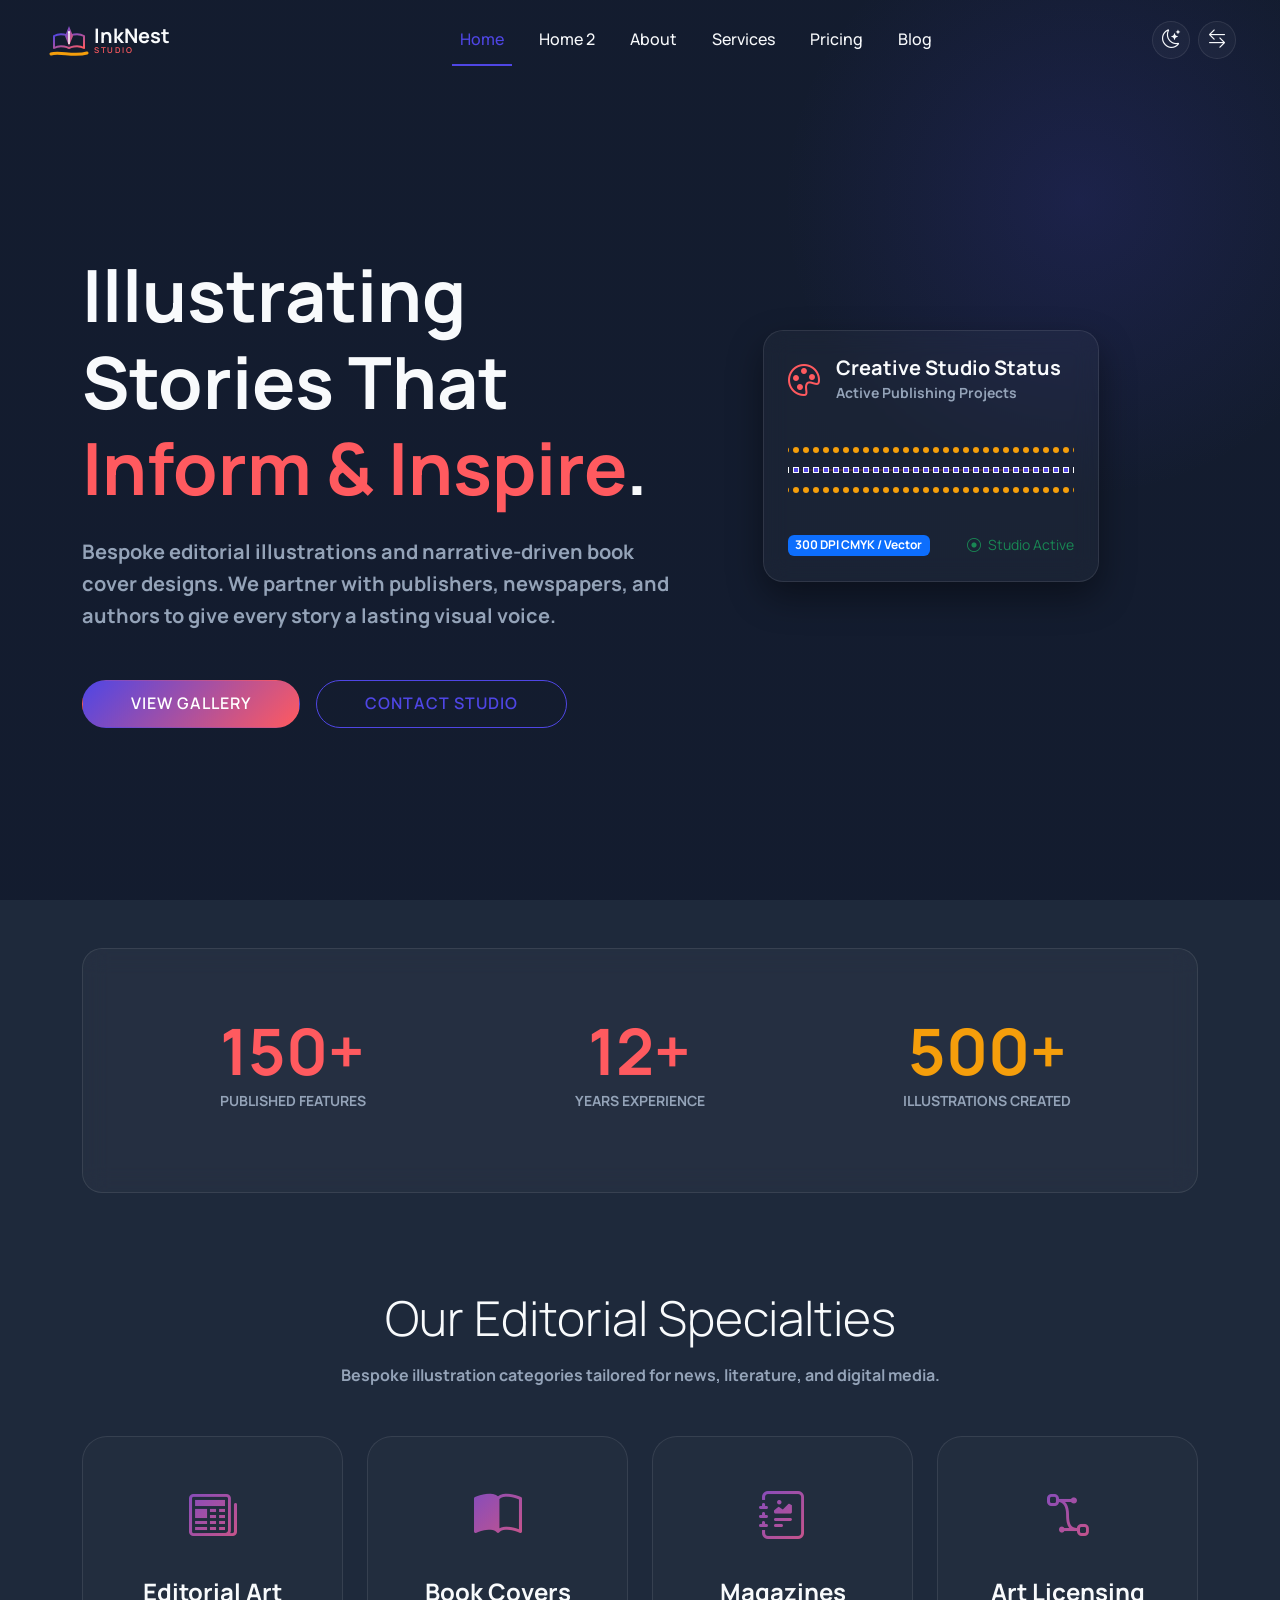
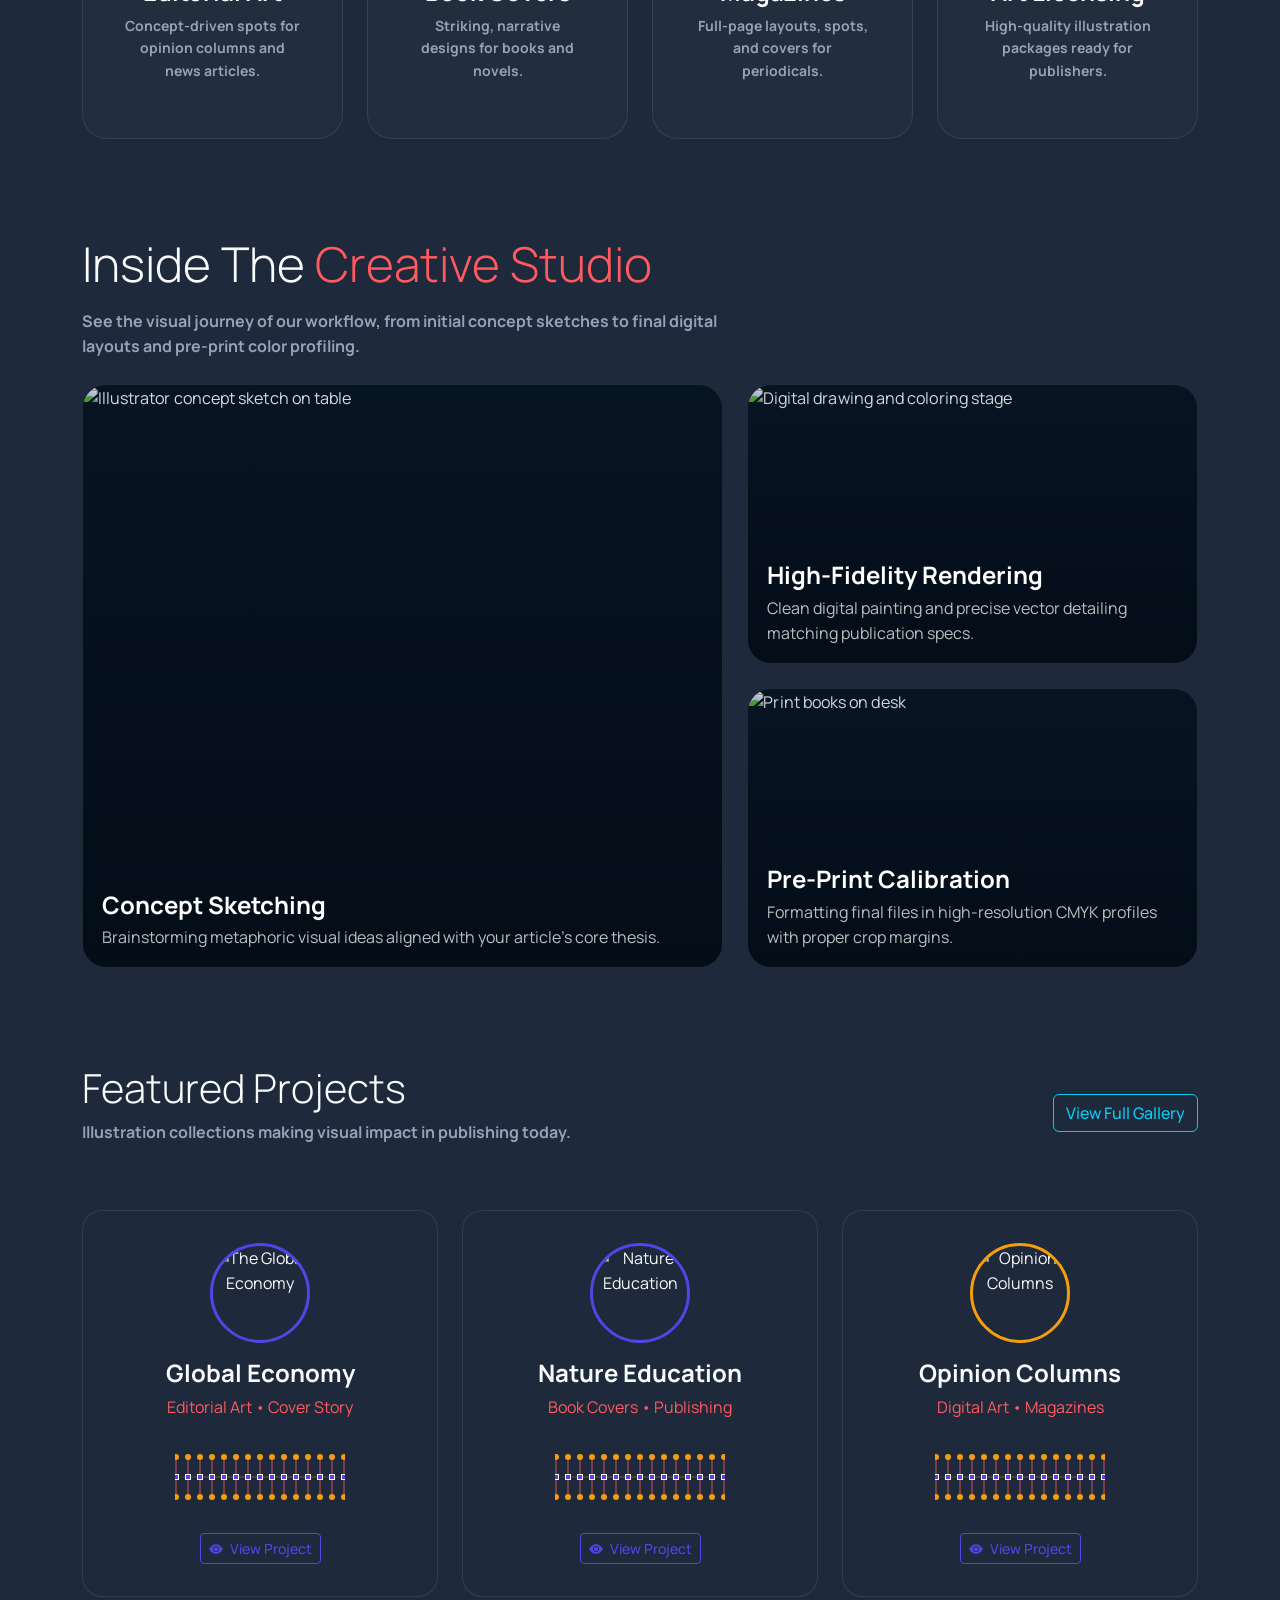
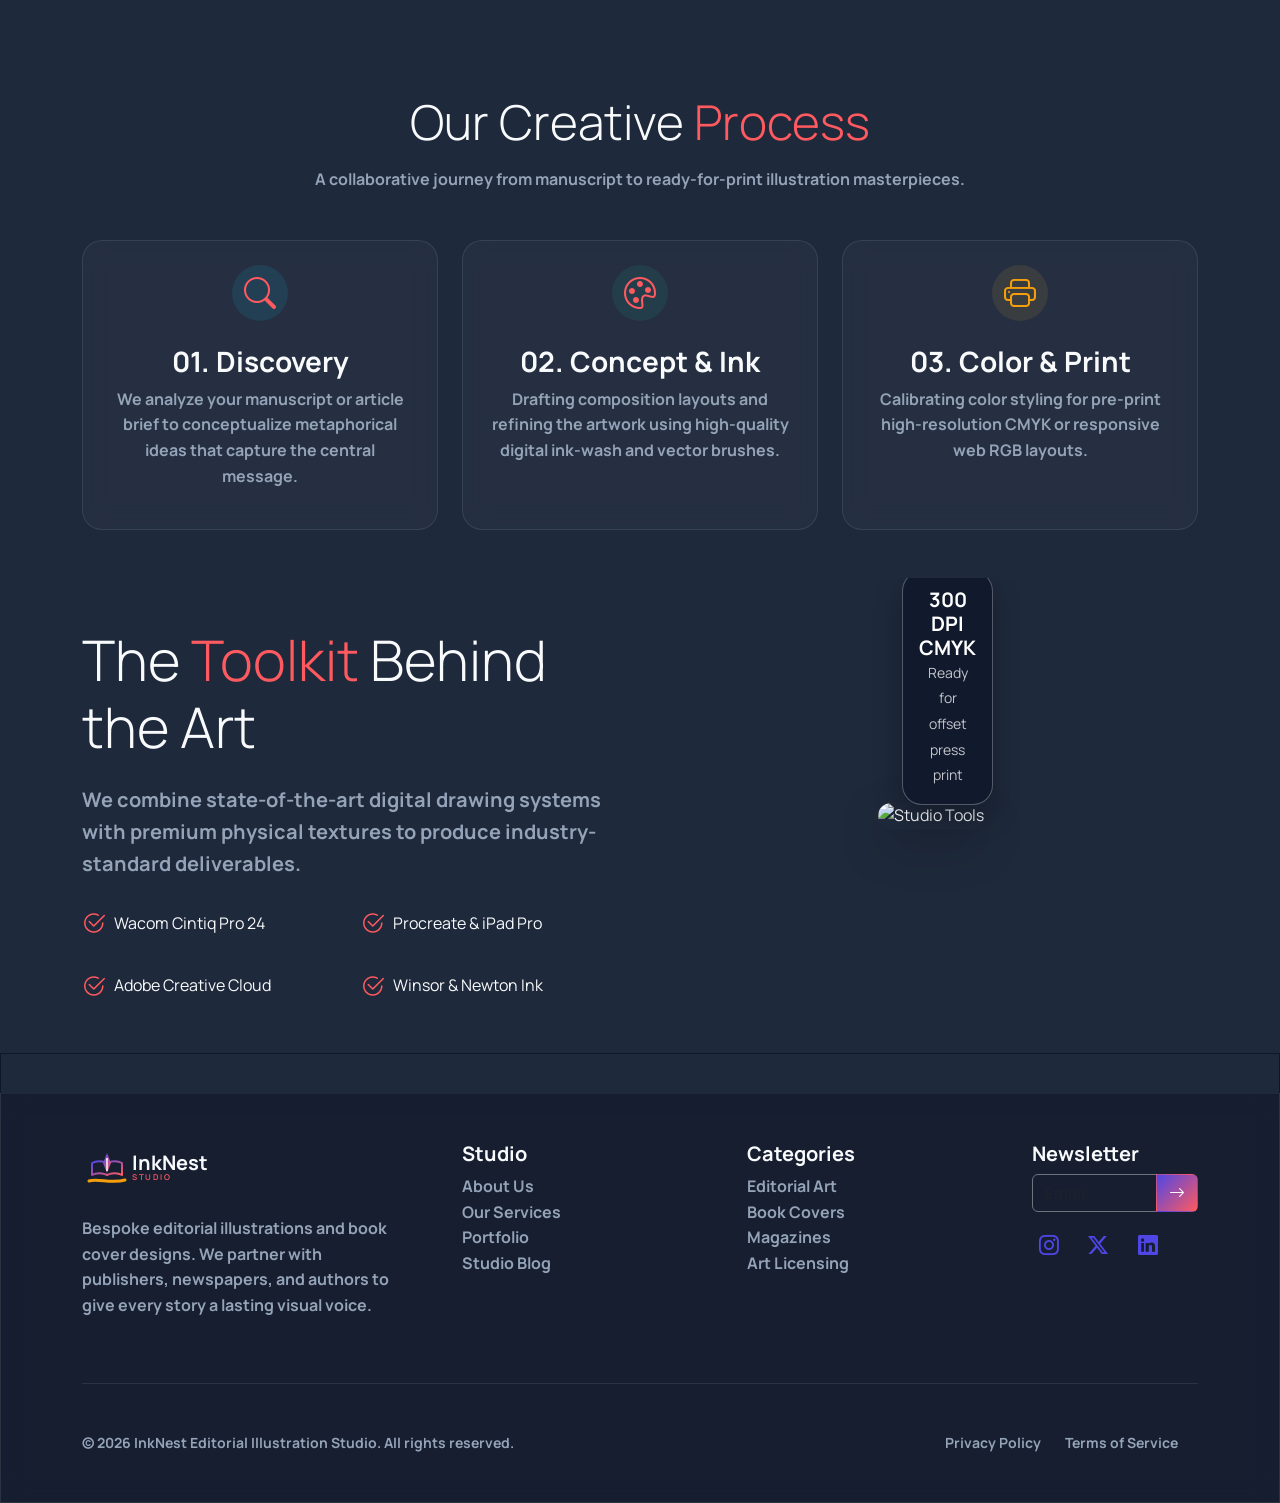
==== commit 14cbc655: "Update website: mobile menu fixes, hamburger contrast improvements, editorial illustrator theme, and" ====
--- a/index.html
+++ b/index.html
@@ -108,6 +108,7 @@
             background: rgba(255, 255, 255, 0.02);
             position: relative;
             overflow: hidden;
+            text-align: center;
         }
 
         .category-card:hover {
@@ -117,8 +118,10 @@
         }
 
         .category-icon {
+            display: block;
             font-size: 3rem;
             margin-bottom: 1.5rem;
+            margin-inline: auto;
             background: linear-gradient(135deg, var(--accent-blue), var(--accent-purple));
             -webkit-background-clip: text;
             background-clip: text;
@@ -195,16 +198,25 @@
             color: #ffffff !important;
         }
 
+        @media (max-width: 991.98px) {
+            .hero-section .col-lg-7 {
+                padding-inline: 1.5rem;
+            }
+        }
+
         @media (max-width: 576px) {
             .footer-bottom-row {
                 flex-direction: column;
-                align-items: flex-start !important;
+                align-items: center !important;
                 gap: 0.75rem;
+                text-align: center;
             }
 
             .footer-bottom-links {
                 flex-wrap: wrap;
                 gap: 0.5rem 1rem !important;
+                justify-content: center;
+                width: 100%;
             }
         }
     </style>
@@ -218,30 +230,38 @@
     <!-- Navigation -->
     <nav class="navbar navbar-expand-lg fixed-top">
         <div class="container-fluid">
-            <svg xmlns="http://www.w3.org/2000/svg" viewBox="0 0 180 50" width="180" height="50" style="max-width: 180px; max-height: 50px;">
-                <defs>
-                    <linearGradient id="logo-grad-nav" x1="0%" y1="0%" x2="100%" y2="100%">
-                        <stop offset="0%" stop-color="#4F46E5"/>
-                        <stop offset="100%" stop-color="#FF5A5F"/>
-                    </linearGradient>
-                </defs>
-                <g transform="translate(5, 5)">
-                    <path d="M 5,28 C 12,24 20,28 20,28 C 20,28 28,24 35,28 L 35,16 C 28,12 20,16 20,16 C 20,16 12,12 5,16 Z" fill="none" stroke="url(#logo-grad-nav)" stroke-width="2" stroke-linejoin="round"/>
-                    <path d="M 20,16 L 20,28" stroke="url(#logo-grad-nav)" stroke-width="2"/>
-                    <path d="M 2,34 C 10,31 25,37 38,33" fill="none" stroke="#F59E0B" stroke-width="3" stroke-linecap="round"/>
-                    <path d="M 20,6 L 24,16 L 20,26 L 16,16 Z" fill="url(#logo-grad-nav)"/>
-                    <line x1="20" y1="12" x2="20" y2="24" stroke="#FAFAFA" stroke-width="1.5"/>
-                    <circle cx="20" cy="12" r="1" fill="#FAFAFA"/>
-                </g>
-                <text x="50" y="28" font-family="'Manrope', sans-serif" font-size="20" font-weight="bold" fill="currentColor">InkNest</text>
-                <text x="50" y="38" font-family="'Manrope', sans-serif" font-size="8" letter-spacing="1.5" fill="#FF5A5F" font-weight="600">STUDIO</text>
-            </svg>
+            <a href="index.html" class="navbar-brand brand-logo text-decoration-none">
+                <svg xmlns="http://www.w3.org/2000/svg" viewBox="0 0 180 50" width="180" height="50" style="max-width: 180px; max-height: 50px;">
+                                <defs>
+                                    <linearGradient id="logo-grad-nav" x1="0%" y1="0%" x2="100%" y2="100%">
+                                        <stop offset="0%" stop-color="#4F46E5"/>
+                                        <stop offset="100%" stop-color="#FF5A5F"/>
+                                    </linearGradient>
+                                </defs>
+                                <g transform="translate(5, 5)">
+                                    <path d="M 5,28 C 12,24 20,28 20,28 C 20,28 28,24 35,28 L 35,16 C 28,12 20,16 20,16 C 20,16 12,12 5,16 Z" fill="none" stroke="url(#logo-grad-nav)" stroke-width="2" stroke-linejoin="round"/>
+                                    <path d="M 20,16 L 20,28" stroke="url(#logo-grad-nav)" stroke-width="2"/>
+                                    <path d="M 2,34 C 10,31 25,37 38,33" fill="none" stroke="#F59E0B" stroke-width="3" stroke-linecap="round"/>
+                                    <path d="M 20,6 L 24,16 L 20,26 L 16,16 Z" fill="url(#logo-grad-nav)"/>
+                                    <line x1="20" y1="12" x2="20" y2="24" stroke="#FAFAFA" stroke-width="1.5"/>
+                                    <circle cx="20" cy="12" r="1" fill="#FAFAFA"/>
+                                </g>
+                                <text x="50" y="28" font-family="'Manrope', sans-serif" font-size="20" font-weight="bold" fill="currentColor">InkNest</text>
+                                <text x="50" y="38" font-family="'Manrope', sans-serif" font-size="8" letter-spacing="1.5" fill="#FF5A5F" font-weight="600">STUDIO</text>
+                            </svg>
+            </a>
 
             <button class="navbar-toggler" type="button" data-bs-toggle="collapse" data-bs-target="#navContent">
                 <span class="navbar-toggler-icon"></span>
             </button>
 
             <div class="collapse navbar-collapse" id="navContent">
+                <div class="navbar-mobile-header">
+                    <span class="navbar-mobile-title">Menu</span>
+                    <button class="navbar-close-btn" type="button" aria-label="Close navigation">
+                        <i class="bi bi-x-lg"></i>
+                    </button>
+                </div>
                 <ul class="navbar-nav mx-auto align-items-center">
                     <li class="nav-item"><a class="nav-link active" href="index.html">Home</a></li>
                     <li class="nav-item"><a class="nav-link" href="home2.html">Home 2</a></li>
@@ -250,7 +270,7 @@
                     <li class="nav-item"><a class="nav-link" href="pricing.html">Pricing</a></li>
                     <li class="nav-item"><a class="nav-link" href="blog.html">Blog</a></li>
                 </ul>
-                <div class="navbar-nav align-items-center gap-2">
+                <div class="navbar-nav align-items-center gap-2 navbar-mobile-actions">
                     
                     <button onclick="toggleTheme()" class="btn btn-dark rounded-circle btn-sm">
                         <i class="bi bi-moon-stars"></i>
@@ -283,16 +303,7 @@
                 <div class="col-lg-5 mt-5 mt-lg-0">
                     <div class="hero-cards-stack antigravity-float float-delayed-3">
                         <!-- Card 1: Artwork Preview (Behind, Top Right) -->
-                        <div class="glass-panel p-3 hero-card card-artwork position-absolute">
-                            <div class="position-relative overflow-hidden rounded-3 mb-2" style="height: 120px;">
-                                <img src="https://images.unsplash.com/photo-1579783900882-c0d3dad7b119?w=600&fit=crop" class="w-100 h-100 object-fit-cover" alt="Editorial Sketch">
-                                <span class="position-absolute top-0 end-0 m-2 badge bg-darker-glass text-info">Draft #042</span>
-                            </div>
-                            <div class="d-flex justify-content-between align-items-center small">
-                                <span class="fw-bold">Editorial Sketch</span>
-                                <span class="text-muted">85% Processed</span>
-                            </div>
-                        </div>
+                        
 
                         <!-- Card 2: Creative Studio Status (Center) -->
                         <div class="glass-panel p-4 hero-card card-status">
@@ -313,16 +324,7 @@
                         </div>
 
                         <!-- Card 3: Color Swatches (Front, Bottom Left) -->
-                        <div class="glass-panel p-3 hero-card card-palette position-absolute">
-                            <div class="small fw-bold mb-2">Palette Selection</div>
-                            <div class="d-flex gap-2 align-items-center mb-2">
-                                <span class="color-pill" style="background: var(--accent-blue); width: 14px; height: 14px; border-radius: 50%; display: inline-block; box-shadow: 0 0 8px var(--accent-blue);"></span>
-                                <span class="color-pill" style="background: var(--accent-purple); width: 14px; height: 14px; border-radius: 50%; display: inline-block; box-shadow: 0 0 8px var(--accent-purple);"></span>
-                                <span class="color-pill" style="background: var(--accent-gold); width: 14px; height: 14px; border-radius: 50%; display: inline-block; box-shadow: 0 0 8px var(--accent-gold);"></span>
-                                <span class="color-pill" style="background: var(--accent-teal); width: 14px; height: 14px; border-radius: 50%; display: inline-block; box-shadow: 0 0 8px var(--accent-teal);"></span>
-                            </div>
-                            <div class="small text-muted" style="font-size: 0.75rem;">InkNest Editorial Studio</div>
-                        </div>
+                        
                     </div>
                 </div>
             </div>
@@ -414,7 +416,7 @@
             <div class="row g-4">
                 <div class="col-lg-7">
                     <div class="visual-mosaic-card h-100">
-                        <img src="https://images.unsplash.com/photo-1579783900882-c0d3dad7b119?w=1000&h=700&fit=crop"
+                        <img src="https://encrypted-tbn0.gstatic.com/images?q=tbn:ANd9GcQ1_thJpVA_EMa_hyeh0cN8L1dvpDtf-XqxdssRoEKBVtbkuUTkGA5YBFM&s=10"
                             alt="Illustrator concept sketch on table">
                         <div class="visual-mosaic-copy">
                             <h4>Concept Sketching</h4>
@@ -426,7 +428,7 @@
                     <div class="row g-4">
                         <div class="col-12">
                             <div class="visual-mosaic-card">
-                                <img src="https://images.unsplash.com/photo-1618005182384-a83a8bd57fbe?w=1000&h=700&fit=crop"
+                                <img src="https://encrypted-tbn0.gstatic.com/images?q=tbn:ANd9GcTOAAkxWTazvqmY4tccX33oSD6vpuqJ_W_4c3ci_ZZBuvQgL_DHJ6pqguir&s=10"
                                     alt="Digital drawing and coloring stage">
                                 <div class="visual-mosaic-copy">
                                     <h4>High-Fidelity Rendering</h4>
@@ -436,7 +438,7 @@
                         </div>
                         <div class="col-12">
                             <div class="visual-mosaic-card">
-                                <img src="https://images.unsplash.com/photo-1544716278-ca5e3f4abd8c?w=1000&h=700&fit=crop"
+                                <img src="https://encrypted-tbn0.gstatic.com/images?q=tbn:ANd9GcRpJ-YuXxmpM12H0b8Wb-arBmRJ67KLXUrLYpkzsQduAivd3CNRlVMrPF21&s=10"
                                     alt="Print books on desk">
                                 <div class="visual-mosaic-copy">
                                     <h4>Pre-Print Calibration</h4>
@@ -580,7 +582,7 @@
                         <img src="https://images.unsplash.com/photo-1513364776144-60967b0f800f?w=800&fit=crop"
                             alt="Studio Tools" class="img-fluid rounded-4 shadow-lg antigravity-float">
                         <div
-                            class="glass-panel p-3 position-absolute bottom-0 start-0 m-4 antigravity-float float-delayed-2 d-none d-md-block text-white">
+                            class="glass-panel toolkit-print-card p-3 position-absolute bottom-0 start-0 m-4 antigravity-float float-delayed-2 text-white">
                             <h5 class="mb-0 text-white">300 DPI CMYK</h5>
                             <small class="text-white text-opacity-75">Ready for offset press print</small>
                         </div>
--- a/assets/css/style.css
+++ b/assets/css/style.css
@@ -208,6 +208,21 @@
     opacity: 0.3;
 }
 
+.navbar svg,
+footer svg {
+    direction: ltr !important;
+}
+
+/* Navbar brand name: white in dark mode (matches footer) */
+.navbar .navbar-brand svg text:first-of-type {
+    fill: #F8FAFC !important;
+}
+
+/* Navbar brand name: dark in light mode */
+[data-theme="light"] .navbar .navbar-brand svg text:first-of-type {
+    fill: #111827 !important;
+}
+
 /* Navbar */
 .navbar {
     height: var(--navbar-height);
@@ -223,8 +238,14 @@
     justify-content: space-between;
 }
 
+
+
 .navbar .navbar-nav {
     align-items: center;
+}
+
+[dir="rtl"] .navbar .navbar-nav {
+    direction: rtl;
 }
 
 .navbar .nav-item {
@@ -266,6 +287,10 @@
 
 .navbar .btn-dark.rounded-circle.btn-sm i {
     font-size: 1.15rem;
+}
+
+.navbar-mobile-header {
+    display: none !important;
 }
 
 .nav-link {
@@ -335,6 +360,7 @@
     background-size: 100% 2px;
     background-position: center;
     background-repeat: no-repeat;
+    overflow: hidden;
 }
 
 .waveform-bar {
@@ -522,24 +548,26 @@
     .navbar .navbar-collapse {
         position: fixed;
         top: 0;
-        inset-inline-start: 0;
+        left: 0 !important;
+        right: auto !important;
         width: min(86vw, 340px);
         height: 100vh;
         background: var(--secondary-bg);
         border-inline-end: 1px solid var(--glass-border);
-        padding: 1.25rem 1rem 1.5rem;
+        padding: 1rem 1rem 1.25rem;
         z-index: 1060;
         overflow-y: auto;
         transform: translateX(-100%);
         visibility: hidden;
         pointer-events: none;
         transition: transform 0.35s ease, visibility 0.35s ease;
-        display: block !important;
+        display: flex !important;
+        flex-direction: column;
     }
 
     [dir="rtl"] .navbar .navbar-collapse {
-        inset-inline-start: auto;
-        inset-inline-end: 0;
+        left: auto !important;
+        right: 0 !important;
         border-inline-end: none;
         border-inline-start: 1px solid var(--glass-border);
         transform: translateX(100%);
@@ -555,8 +583,62 @@
         flex-direction: column !important;
         align-items: flex-start !important;
         gap: 0.35rem;
+        width: 100%;
+    }
+
+    .navbar-mobile-header {
+        display: flex !important;
+        align-items: center;
+        justify-content: space-between;
+        gap: 1rem;
+        width: 100%;
+        padding-inline: 0.85rem;
+        padding-bottom: 0.85rem;
+        margin-bottom: 0.85rem;
+        border-bottom: 1px solid var(--glass-border);
+    }
+
+    .navbar-mobile-title {
+        font-size: 0.95rem;
+        font-weight: 700;
+        letter-spacing: 0.08em;
+        text-transform: uppercase;
+        color: var(--text-main);
+    }
+
+    .navbar-close-btn {
+        width: 38px;
+        height: 38px;
+        display: inline-flex;
+        align-items: center;
+        justify-content: center;
+        border-radius: 50%;
+        border: 1px solid var(--glass-border);
+        background: var(--glass-bg);
+        color: var(--text-main);
+        padding: 0;
+        transition: var(--transition-smooth);
+    }
+
+    .navbar-close-btn:hover,
+    .navbar-close-btn:focus-visible {
+        border-color: var(--accent-purple);
+        color: var(--accent-purple);
+        background: rgba(255, 90, 95, 0.1);
+        transform: translateY(-2px);
+        box-shadow: 0 0 15px rgba(255, 90, 95, 0.25);
+    }
+
+    .navbar-close-btn i {
+        font-size: 1.1rem;
+        line-height: 1;
+    }
+
+    .navbar-mobile-actions {
+        margin-top: auto;
         padding-top: 1rem;
-        width: 100%;
+        padding-inline: 0.85rem;
+        justify-content: flex-start !important;
     }
 
     .navbar .nav-item {
@@ -622,6 +704,41 @@
     .hero-cta-group .btn {
         width: 100%;
         text-align: center;
+    }
+
+    .hero-section .row > [class*="col-"],
+    .hero-section-2 .row > [class*="col-"],
+    header.about-section .row > [class*="col-"],
+    header.services-hero .row > [class*="col-"],
+    header.pricing-hero .row > [class*="col-"],
+    header.blog-hero .row > [class*="col-"],
+    header.contact-hero .row > [class*="col-"],
+    section .row.align-items-center > [class*="col-"],
+    section .row.align-items-end > [class*="col-"] {
+        text-align: center;
+    }
+
+    .hero-section .row > [class*="col-"] .d-flex.gap-3,
+    .hero-section-2 .row > [class*="col-"] .d-flex.gap-3,
+    header.about-section .row > [class*="col-"] .d-flex.gap-3,
+    header.services-hero .row > [class*="col-"] .d-flex.gap-3,
+    header.pricing-hero .row > [class*="col-"] .d-flex.gap-3,
+    header.blog-hero .row > [class*="col-"] .d-flex.gap-3,
+    header.contact-hero .row > [class*="col-"] .d-flex.gap-3,
+    section .row.align-items-center > [class*="col-"] .d-flex.gap-3,
+    section .row.align-items-center > [class*="col-"] .input-group {
+        justify-content: center;
+    }
+
+    .hero-section .row > [class*="col-"] .btn,
+    .hero-section-2 .row > [class*="col-"] .btn,
+    header.about-section .row > [class*="col-"] .btn,
+    header.services-hero .row > [class*="col-"] .btn,
+    header.pricing-hero .row > [class*="col-"] .btn,
+    header.blog-hero .row > [class*="col-"] .btn,
+    header.contact-hero .row > [class*="col-"] .btn,
+    section .row.align-items-center > [class*="col-"] .btn {
+        margin-inline: auto;
     }
 
 
@@ -755,9 +872,18 @@
 }
 
 @media (max-width: 767.98px) {
+    .footer-bottom-row {
+        flex-direction: column;
+        align-items: center !important;
+        text-align: center;
+        gap: 0.75rem;
+    }
+
     .footer-bottom-links {
         margin-right: 0;
         margin-left: 0;
+        justify-content: center;
+        width: 100%;
     }
 }
 
@@ -1023,7 +1149,9 @@
     position: relative;
     height: 380px;
     width: 100%;
+    max-width: 420px;
     margin-top: 20px;
+    margin-inline: auto;
 }
 
 .hero-card {
@@ -1064,6 +1192,16 @@
     box-shadow: 0 10px 22px rgba(0, 0, 0, 0.3);
 }
 
+@media (min-width: 992px) {
+    .hero-cards-stack {
+        margin-top: 0;
+    }
+
+    .hero-card.card-status {
+        top: 30px;
+    }
+}
+
 /* Hover effects to make them interactive */
 .hero-cards-stack:hover .hero-card.card-status {
     transform: scale(1.02);
@@ -1083,6 +1221,16 @@
     box-shadow: 0 18px 32px rgba(0, 0, 0, 0.4), 0 0 20px rgba(245, 158, 11, 0.35);
 }
 
+.toolkit-print-card {
+    background: rgba(15, 23, 42, 0.82);
+    border-color: rgba(255, 255, 255, 0.28);
+    box-shadow: 0 14px 28px rgba(0, 0, 0, 0.28);
+}
+
+.toolkit-print-card small {
+    opacity: 1 !important;
+}
+
 /* Darker glass backgrounds */
 .bg-darker-glass {
     background: rgba(15, 23, 42, 0.6);
@@ -1090,26 +1238,39 @@
     border: 1px solid rgba(255, 255, 255, 0.1);
 }
 
+@media (max-width: 991.98px) {
+    .hero-section .col-lg-5 {
+        padding-inline: 1rem;
+    }
+
+    .hero-card.card-status,
+    .hero-card.card-palette {
+        display: none !important;
+    }
+
+    .hero-card.card-artwork {
+        position: relative !important;
+        width: 100% !important;
+        max-width: 280px !important;
+        margin: 0 auto !important;
+        transform: none !important;
+        top: 0 !important;
+        right: 0 !important;
+        box-shadow: 0 15px 30px rgba(0, 0, 0, 0.3) !important;
+    }
+
+    .hero-cards-stack {
+        height: auto !important;
+        margin-top: 30px !important;
+    }
+}
+
 @media (max-width: 575.98px) {
-    .hero-cards-stack {
-        height: 480px;
-    }
-    .hero-card.card-status {
-        width: 100%;
-        margin-top: 10px;
-        position: relative;
-        left: 0;
-        top: 0;
-    }
-    .hero-card.card-artwork {
-        width: 160px;
-        top: 0;
-        right: 0;
-    }
-    .hero-card.card-palette {
-        width: 160px;
-        bottom: 0;
-        left: 0;
+    .toolkit-print-card {
+        inset-inline: 1rem auto;
+        bottom: 1rem !important;
+        margin: 0 !important;
+        max-width: calc(100% - 2rem);
     }
 }
 
@@ -1122,3 +1283,87 @@
     border-color: #FF5A5F !important;
     color: #FFFFFF !important;
 }
+
+/* RTL alignment for Featured Projects section button */
+[dir="rtl"] .featured-talent-section .text-md-end {
+    text-align: left !important;
+}
+
+/* RTL alignment for Footer section */
+[dir="rtl"] footer {
+    text-align: right !important;
+}
+
+[dir="rtl"] footer .input-group > :first-child {
+    border-radius: 0 var(--bs-border-radius, 0.375rem) var(--bs-border-radius, 0.375rem) 0 !important;
+}
+
+[dir="rtl"] footer .input-group > :last-child {
+    border-radius: var(--bs-border-radius, 0.375rem) 0 0 var(--bs-border-radius, 0.375rem) !important;
+}
+
+[dir="rtl"] footer .input-group > :not(:first-child) {
+    margin-right: -1px !important;
+    margin-left: 0 !important;
+}
+
+/* FAQ Accordion Styling & Contrast */
+.accordion-item {
+    background-color: transparent !important;
+    border-bottom: 1px solid var(--glass-border) !important;
+}
+
+.accordion-button {
+    color: var(--text-main) !important;
+    font-weight: 600;
+    padding: 1.25rem 1.5rem;
+    transition: var(--transition-smooth);
+}
+
+.accordion-button::after {
+    filter: brightness(0) invert(1);
+    transition: var(--transition-smooth);
+}
+
+[data-theme="light"] .accordion-button::after {
+    filter: none;
+}
+
+.accordion-button:focus {
+    box-shadow: none !important;
+    border-color: transparent !important;
+}
+
+.accordion-button:not(.collapsed) {
+    background-color: rgba(255, 255, 255, 0.05) !important;
+    color: var(--accent-blue) !important;
+    box-shadow: none !important;
+}
+
+[data-theme="light"] .accordion-button:not(.collapsed) {
+    background-color: rgba(0, 0, 0, 0.03) !important;
+}
+
+.accordion-body {
+    padding: 1rem 1.5rem 1.5rem;
+    font-size: 0.95rem;
+    line-height: 1.6;
+}
+
+/* RTL Support for FAQ Accordion */
+[dir="rtl"] .accordion-button {
+    direction: ltr !important;
+    text-align: right !important;
+    display: flex !important;
+    flex-direction: row-reverse !important;
+    justify-content: space-between !important;
+}
+
+[dir="rtl"] .accordion-button::after {
+    margin: 0 !important;
+}
+
+[dir="rtl"] .accordion-body {
+    direction: ltr !important;
+    text-align: right !important;
+}
